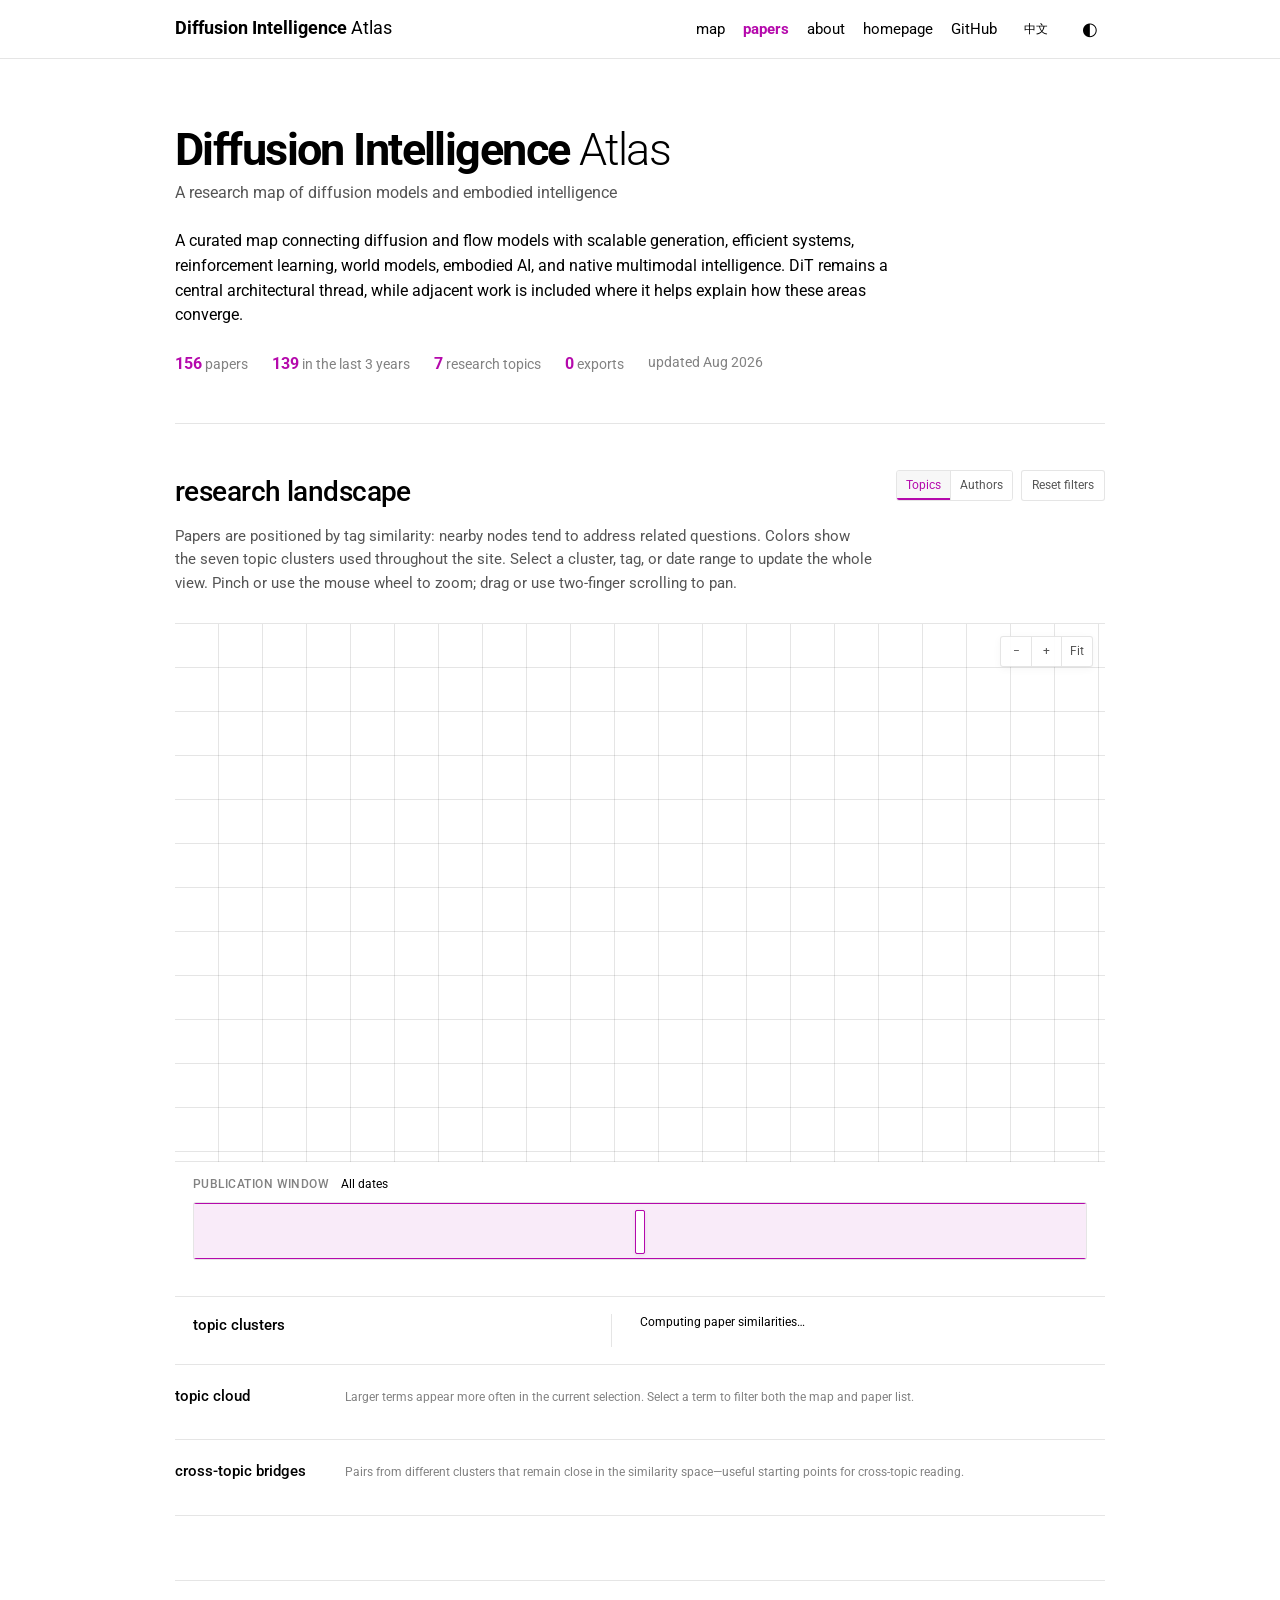
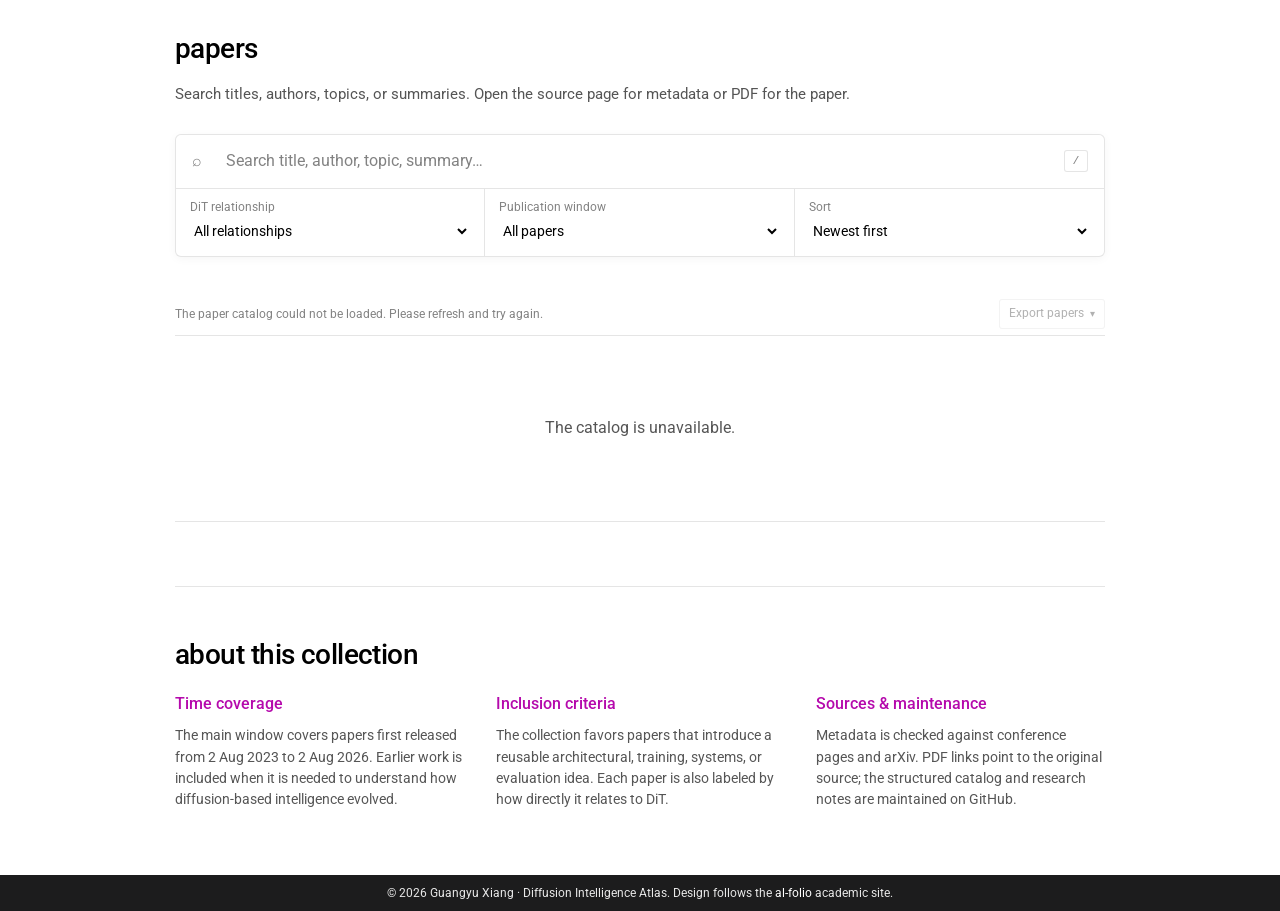
==== site/index.html @ 7bd9e23e "Precompute landscape data during deployment" ====
<!doctype html>
<html lang="en">
  <head>
    <meta charset="UTF-8" />
    <meta name="viewport" content="width=device-width, initial-scale=1.0" />
    <meta
      name="description"
      content="A research map connecting diffusion and flow models with scalable generation, efficient systems, reinforcement learning, world models, embodied AI, and native multimodal intelligence."
    />
    <meta name="theme-color" content="#ffffff" />
    <meta name="deploy-version" content="__DEPLOY_VERSION__" />
    <title>Diffusion Intelligence Atlas</title>
    <script>
      (() => {
        const saved = localStorage.getItem("dit-paper-theme");
        const preferred = window.matchMedia("(prefers-color-scheme: dark)").matches ? "dark" : "light";
        document.documentElement.dataset.theme = saved || preferred;
      })();
    </script>
    <link rel="stylesheet" href="./styles.css?v=__DEPLOY_VERSION__" />
    <script src="./i18n.js?v=__DEPLOY_VERSION__" defer></script>
    <script src="./landscape.js?v=__DEPLOY_VERSION__" defer></script>
    <script src="./authors.js?v=__DEPLOY_VERSION__" defer></script>
    <script src="./app.js?v=__DEPLOY_VERSION__" defer></script>
  </head>
  <body>
    <header class="site-header">
      <nav class="navbar page-width" aria-label="Site navigation" data-i18n-aria-label="nav.aria">
        <a class="site-title" href="./"><strong>Diffusion Intelligence</strong> Atlas</a>
        <div class="nav-links">
          <a href="#landscape" data-i18n="nav.map">map</a>
          <a class="active" href="#papers" data-i18n="nav.papers">papers</a>
          <a href="#method" data-i18n="nav.about">about</a>
          <a class="nav-home" href="https://jasonchen9.github.io/" data-i18n="nav.homepage">homepage</a>
          <a class="nav-github" href="https://github.com/JasonChen9/dit-paper-landscape">GitHub</a>
          <button id="language-toggle" class="language-toggle" type="button" aria-label="Switch to Chinese" title="Switch to Chinese">中文</button>
          <button id="theme-toggle" class="theme-toggle" type="button" aria-label="Toggle color theme" title="Toggle color theme" data-i18n-aria-label="theme.toggle" data-i18n-title="theme.toggle">◐</button>
        </div>
      </nav>
    </header>

    <main class="page-width">
      <section class="intro" aria-labelledby="page-title">
        <h1 id="page-title"><strong>Diffusion Intelligence</strong> Atlas</h1>
        <p class="subtitle" data-i18n="intro.subtitle">A research map of diffusion models and embodied intelligence</p>
        <p data-i18n="intro.description">A curated map connecting diffusion and flow models with scalable generation, efficient systems, reinforcement learning, world models, embodied AI, and native multimodal intelligence. DiT remains a central architectural thread, while adjacent work is included where it helps explain how these areas converge.</p>
        <div class="stats" aria-label="Collection statistics" data-i18n-aria-label="stats.aria">
          <span><strong id="total-count">156</strong> <span data-i18n="stats.papers">papers</span></span>
          <span><strong id="window-count">139</strong> <span data-i18n="stats.threeYears">in the last 3 years</span></span>
          <span><strong>7</strong> <span data-i18n="stats.topics">research topics</span></span>
          <span><strong id="export-count" aria-live="polite">—</strong> <span id="export-count-label" data-i18n="stats.exports">exports</span></span>
          <span data-i18n="stats.updated">updated Aug 2026</span>
        </div>
      </section>

      <section id="landscape" class="landscape-section" aria-labelledby="landscape-title">
        <div class="landscape-heading">
          <div>
            <h2 id="landscape-title" data-i18n="landscape.title">research landscape</h2>
            <p id="landscape-description" class="section-note" data-i18n="landscape.description">Papers are positioned by tag similarity: nearby nodes tend to address related questions. Colors show the seven topic clusters used throughout the site. Select a cluster, tag, or date range to update the whole view. Pinch or use the mouse wheel to zoom; drag or use two-finger scrolling to pan.</p>
          </div>
          <div class="landscape-actions">
            <div class="landscape-mode-toggle" role="group" aria-label="Landscape view" data-i18n-aria-label="landscape.modeAria">
              <button id="landscape-mode-topics" class="active" type="button" aria-pressed="true" data-i18n="landscape.modeTopics">Topics</button>
              <button id="landscape-mode-authors" type="button" aria-pressed="false" data-i18n="landscape.modeAuthors">Authors</button>
            </div>
            <button id="landscape-reset" class="plain-button" type="button" data-i18n="landscape.reset">Reset filters</button>
          </div>
        </div>

        <div class="landscape-layout">
          <div id="landscape-plot" class="landscape-plot">
            <canvas
              id="landscape-canvas"
              width="900"
              height="520"
              role="img"
              aria-label="Similarity map of diffusion intelligence research. The paper list below provides the same content in text form."
              data-i18n-aria-label="landscape.canvasAria"
              aria-describedby="landscape-description"
            ></canvas>
            <canvas
              id="author-landscape-canvas"
              class="landscape-view-hidden"
              width="900"
              height="520"
              role="img"
              aria-label="Research map of first, co-first, and corresponding authors."
              data-i18n-aria-label="authors.canvasAria"
              aria-describedby="landscape-description"
            ></canvas>
            <div class="landscape-zoom-controls" role="group" aria-label="Map zoom controls" data-i18n-aria-label="zoom.aria">
              <button id="landscape-zoom-out" type="button" aria-label="Zoom out" title="Zoom out" data-i18n-aria-label="zoom.out" data-i18n-title="zoom.out">−</button>
              <button id="landscape-zoom-in" type="button" aria-label="Zoom in" title="Zoom in" data-i18n-aria-label="zoom.in" data-i18n-title="zoom.in">+</button>
              <button id="landscape-zoom-fit" type="button" aria-label="Fit map to view" title="Fit map to view" data-i18n="zoom.fit" data-i18n-aria-label="zoom.fit" data-i18n-title="zoom.fit">Fit</button>
            </div>
            <div id="author-zoom-controls" class="landscape-zoom-controls" role="group" aria-label="Author map zoom controls" data-i18n-aria-label="authors.zoomAria" hidden>
              <button id="author-zoom-out" type="button" aria-label="Zoom out" title="Zoom out" data-i18n-aria-label="zoom.out" data-i18n-title="zoom.out">−</button>
              <button id="author-zoom-in" type="button" aria-label="Zoom in" title="Zoom in" data-i18n-aria-label="zoom.in" data-i18n-title="zoom.in">+</button>
              <button id="author-zoom-fit" type="button" aria-label="Fit author map to view" title="Fit author map to view" data-i18n="zoom.fit" data-i18n-aria-label="authors.zoomFit" data-i18n-title="authors.zoomFit">Fit</button>
            </div>
            <div id="landscape-tooltip" class="landscape-tooltip" hidden></div>
            <div id="author-landscape-tooltip" class="landscape-tooltip" hidden></div>
          </div>

          <div class="landscape-time-filter" role="group" aria-labelledby="time-filter-title">
            <div class="time-filter-summary">
              <span id="time-filter-title" data-i18n="time.title">publication window</span>
              <output id="time-range-readout" for="time-range-start time-range-end" aria-live="polite">
                All dates
              </output>
              <span id="time-range-count"></span>
            </div>
            <div id="time-range-control" class="time-range-control">
              <svg
                id="time-density-chart"
                class="time-density-chart"
                viewBox="0 0 1000 56"
                preserveAspectRatio="none"
                role="img"
                aria-label="Paper publication density over time"
                data-i18n-aria-label="time.densityAria"
              >
                <path id="time-density-area" class="time-density-area"></path>
                <path id="time-density-line" class="time-density-line"></path>
              </svg>
              <div class="time-brush-mask time-brush-mask-start" aria-hidden="true"></div>
              <div class="time-brush-mask time-brush-mask-end" aria-hidden="true"></div>
              <div id="time-brush-window" class="time-brush-window" aria-hidden="true"></div>
              <input
                id="time-range-start"
                type="range"
                aria-label="Start publication date"
                data-i18n-aria-label="time.startAria"
                aria-describedby="time-range-readout"
              />
              <input
                id="time-range-end"
                type="range"
                aria-label="End publication date"
                data-i18n-aria-label="time.endAria"
                aria-describedby="time-range-readout"
              />
            </div>
            <div id="time-range-ticks" class="time-range-ticks" aria-hidden="true"></div>
          </div>

          <aside id="topic-landscape-sidebar" class="landscape-sidebar" aria-label="Topic clusters and selected paper" data-i18n-aria-label="landscape.sidebarAria">
            <div>
              <h3 data-i18n="cluster.heading">topic clusters</h3>
              <div id="cluster-legend" class="cluster-legend"></div>
            </div>
            <div id="landscape-selection" class="landscape-selection" aria-live="polite">
              <p class="landscape-placeholder" data-i18n="cluster.loading">Computing paper similarities…</p>
            </div>
          </aside>

          <aside id="author-landscape-sidebar" class="landscape-sidebar" aria-label="Author index scope and selected author" data-i18n-aria-label="authors.sidebarAria" hidden>
            <div>
              <h3 data-i18n="authors.heading">key-author map</h3>
              <p class="author-scope-note" data-i18n="authors.scope">Counts include first authors, explicitly marked co-first authors, and corresponding authors.</p>
              <p id="author-map-count" class="author-map-count"></p>
            </div>
            <div id="author-landscape-selection" class="landscape-selection" aria-live="polite">
              <p class="landscape-placeholder" data-i18n="authors.loading">Building author profiles…</p>
            </div>
          </aside>
        </div>

        <div id="topic-cloud-section" class="landscape-subsection">
          <h3 data-i18n="cloud.title">topic cloud</h3>
          <p data-i18n="cloud.description">Larger terms appear more often in the current selection. Select a term to filter both the map and paper list.</p>
          <div id="topic-cloud" class="topic-cloud" aria-label="Topic cloud" data-i18n-aria-label="cloud.aria"></div>
        </div>

        <div id="bridge-section" class="landscape-subsection">
          <h3 data-i18n="bridges.title">cross-topic bridges</h3>
          <p data-i18n="bridges.description">Pairs from different clusters that remain close in the similarity space—useful starting points for cross-topic reading.</p>
          <div id="bridge-list" class="bridge-list"></div>
        </div>

        <div id="author-index-section" class="landscape-subsection author-index-section" hidden>
          <div>
            <h3 data-i18n="authors.indexTitle">author index</h3>
            <label class="author-search-label">
              <span class="sr-only" data-i18n="authors.searchLabel">Search key authors</span>
              <input id="author-search-input" type="search" placeholder="Search authors…" data-i18n-placeholder="authors.searchPlaceholder" />
            </label>
          </div>
          <div>
            <p class="author-index-description" data-i18n="authors.indexDescription">Select an author to filter the map and paper list. Counts follow the current topic and publication window.</p>
            <p id="author-index-count" class="author-index-count" aria-live="polite"></p>
            <div id="author-index" class="author-index"></div>
          </div>
        </div>
      </section>

      <section id="papers" class="papers-section" aria-labelledby="papers-title">
        <h2 id="papers-title" data-i18n="papers.title">papers</h2>
        <p class="section-note" data-i18n="papers.description">Search titles, authors, topics, or summaries. Open the source page for metadata or PDF for the paper.</p>

        <div class="search-panel">
          <label class="search-box" for="search-input">
            <span aria-hidden="true">⌕</span>
            <input
              id="search-input"
              type="search"
              placeholder="Search title, author, topic, summary…"
              data-i18n-placeholder="search.placeholder"
              autocomplete="off"
            />
            <kbd>/</kbd>
          </label>
          <div class="select-row">
            <label for="relation-select">
              <span data-i18n="filter.relation">DiT relationship</span>
              <select id="relation-select">
                <option value="all" data-i18n="relation.all">All relationships</option>
                <option value="direct" data-i18n="relation.direct">Core DiT</option>
                <option value="adaptation" data-i18n="relation.adaptation">Post-training / adaptation</option>
                <option value="system" data-i18n="relation.system">Systems optimization</option>
                <option value="adjacent" data-i18n="relation.adjacent">Adjacent work</option>
              </select>
            </label>
            <label for="window-select">
              <span data-i18n="filter.time">Publication window</span>
              <select id="window-select">
                <option value="all" data-i18n="window.all">All papers</option>
                <option value="in-window" data-i18n="window.in-window">Last three years</option>
                <option value="background" data-i18n="window.background">Historical anchors</option>
                <option value="custom" data-i18n="window.custom" disabled>Custom date range</option>
              </select>
            </label>
            <label for="sort-select">
              <span data-i18n="filter.sort">Sort</span>
              <select id="sort-select">
                <option value="newest" data-i18n="sort.newest">Newest first</option>
                <option value="oldest" data-i18n="sort.oldest">Oldest first</option>
                <option value="title" data-i18n="sort.title">Title A–Z</option>
              </select>
            </label>
          </div>
        </div>

        <div id="category-filters" class="category-filters" aria-label="Filter by the shared topic clusters" data-i18n-aria-label="cluster.filterAria"></div>

        <div class="results-toolbar">
          <p id="result-count" aria-live="polite" data-i18n="papers.loading">Loading the paper catalog…</p>
          <div class="results-actions">
            <span id="export-status" class="export-status" aria-live="polite"></span>
            <div id="export-menu" class="export-menu">
              <button
                id="export-menu-toggle"
                class="export-button export-menu-toggle"
                type="button"
                aria-haspopup="menu"
                aria-expanded="false"
                data-i18n="export.menu"
                disabled
              >Export papers</button>
              <div id="export-menu-options" class="export-menu-options" role="menu" hidden>
                <button id="export-markdown" type="button" role="menuitem" data-i18n="export.formatMarkdown">Markdown</button>
                <button id="export-html" type="button" role="menuitem" data-i18n="export.formatHTML">HTML</button>
              </div>
            </div>
          </div>
        </div>

        <div id="paper-list" class="paper-list" aria-live="polite"></div>
        <nav id="pagination" class="pagination" aria-label="Paper list pagination" data-i18n-aria-label="pagination.aria" hidden>
          <p id="pagination-summary"></p>
          <div class="pagination-actions">
            <label for="page-size-select">
              <span data-i18n="pagination.perPage">Papers per page</span>
              <select id="page-size-select">
                <option value="12">12</option>
                <option value="24">24</option>
                <option value="48">48</option>
              </select>
            </label>
            <div id="page-buttons" class="page-buttons"></div>
          </div>
        </nav>
        <div id="empty-state" class="empty-state" hidden>
          <p data-i18n="empty.message">No papers match the current filters.</p>
          <button id="reset-button" type="button" data-i18n="empty.reset">Clear filters</button>
        </div>
      </section>

      <section id="method" class="method" aria-labelledby="method-title">
        <h2 id="method-title" data-i18n="about.title">about this collection</h2>
        <div class="method-grid">
          <article>
            <h3 data-i18n="about.timeHeading">Time coverage</h3>
            <p data-i18n="about.timeBody">The main window covers papers first released from 2 Aug 2023 to 2 Aug 2026. Earlier work is included when it is needed to understand how diffusion-based intelligence evolved.</p>
          </article>
          <article>
            <h3 data-i18n="about.criteriaHeading">Inclusion criteria</h3>
            <p data-i18n="about.criteriaBody">The collection favors papers that introduce a reusable architectural, training, systems, or evaluation idea. Each paper is also labeled by how directly it relates to DiT.</p>
          </article>
          <article>
            <h3 data-i18n="about.sourcesHeading">Sources &amp; maintenance</h3>
            <p data-i18n="about.sourcesBody">Metadata is checked against conference pages and arXiv. PDF links point to the original source; the structured catalog and research notes are maintained on GitHub.</p>
          </article>
        </div>
      </section>
    </main>

    <footer class="site-footer">
      <div class="page-width">
        © 2026 Guangyu Xiang · Diffusion Intelligence Atlas. <span data-i18n="footer.designBefore">Design follows the</span> <a href="https://github.com/alshedivat/al-folio">al-folio</a> <span data-i18n="footer.designAfter">academic site.</span>
      </div>
    </footer>
  </body>
</html>
---- site/styles.css ----
@import url("https://fonts.googleapis.com/css?family=Roboto:300,400,500,700|Roboto+Slab:100,300,400,500,700&display=swap");

:root {
  color-scheme: light;
  --bg: #ffffff;
  --surface: #ffffff;
  --surface-hover: #f7f7f7;
  --text: #000000;
  --muted: #555555;
  --faint: #828282;
  --border: rgba(0, 0, 0, 0.1);
  --accent: #b509ac;
  --accent-hover: #b509ac;
  --button-text: #ffffff;
  --header-bg: rgba(255, 255, 255, 0.95);
  --shadow: rgba(0, 0, 0, 0.04);
  --footer-bg: #1c1c1d;
  --footer-text: #e8e8e8;
  --footer-link: #ffffff;
  --landscape-edge: #647b82;
  --cluster-1: #0085a1;
  --cluster-2: #d46a2e;
  --cluster-3: #668f3d;
  --cluster-4: #9563a8;
  --cluster-5: #c84f5f;
  --cluster-6: #687d92;
  --cluster-7: #b07a22;
}

:root[data-theme="dark"] {
  color-scheme: dark;
  --bg: #1c1c1d;
  --surface: #212529;
  --surface-hover: #262b30;
  --text: #e8e8e8;
  --muted: #c1c1c1;
  --faint: #999999;
  --border: #424246;
  --accent: #2698ba;
  --accent-hover: #5ab6d0;
  --button-text: #ffffff;
  --header-bg: rgba(28, 28, 29, 0.95);
  --shadow: rgba(0, 0, 0, 0.2);
  --footer-bg: #e8e8e8;
  --footer-text: #1c1c1d;
  --footer-link: #000000;
  --landscape-edge: #71858c;
  --cluster-1: #3aa6c5;
  --cluster-2: #e99055;
  --cluster-3: #8ab45f;
  --cluster-4: #b783ca;
  --cluster-5: #df6b78;
  --cluster-6: #8da3b8;
  --cluster-7: #d3a44a;
}

* {
  box-sizing: border-box;
}

[hidden] {
  display: none !important;
}

html {
  scroll-behavior: smooth;
  scroll-padding-top: 82px;
}

body {
  margin: 0;
  background: var(--bg);
  color: var(--text);
  font-family: "Roboto", sans-serif;
  font-size: 16px;
  font-weight: 400;
  line-height: 1.55;
  transition: background-color 160ms ease, color 160ms ease;
}

a {
  color: var(--accent);
  text-decoration: none;
}

a:hover {
  color: var(--accent-hover);
  text-decoration: underline;
}

button,
input,
select {
  font: inherit;
}

button,
select {
  cursor: pointer;
}

a:focus-visible,
button:focus-visible,
input:focus-visible,
select:focus-visible {
  outline: 2px solid color-mix(in srgb, var(--accent) 45%, transparent);
  outline-offset: 2px;
}

.page-width {
  width: min(930px, calc(100% - 40px));
  margin-inline: auto;
}

.site-header {
  position: sticky;
  z-index: 20;
  top: 0;
  min-height: 58px;
  border-bottom: 1px solid var(--border);
  background: var(--header-bg);
  backdrop-filter: blur(12px);
}

.navbar {
  min-height: 58px;
  display: flex;
  align-items: center;
  justify-content: space-between;
  gap: 28px;
}

.site-title {
  color: var(--text);
  font-size: 1.1rem;
  white-space: nowrap;
}

.site-title:hover {
  color: var(--text);
  text-decoration: none;
}

.site-title strong {
  font-weight: 700;
}

.nav-links {
  display: flex;
  align-items: center;
  gap: 18px;
  font-size: 0.92rem;
}

.nav-links a {
  color: var(--text);
}

.nav-links a.active,
.nav-links a:hover {
  color: var(--accent);
  text-decoration: none;
}

.nav-links a.active {
  font-weight: 700;
}

.theme-toggle {
  width: 30px;
  height: 30px;
  padding: 0;
  border: 0;
  background: transparent;
  color: var(--text);
  font-size: 1.15rem;
  line-height: 1;
}

.theme-toggle:hover {
  color: var(--accent);
}

.language-toggle {
  min-width: 42px;
  padding: 0;
  border: 0;
  background: transparent;
  color: var(--text);
  font-size: 0.78rem;
  line-height: 1;
}

.language-toggle:hover {
  color: var(--accent);
}

.intro {
  padding: 64px 0 46px;
  border-bottom: 1px solid var(--border);
}

.intro h1 {
  margin: 0 0 3px;
  font-size: clamp(2.1rem, 6vw, 2.8rem);
  font-weight: 300;
  letter-spacing: -0.035em;
  line-height: 1.2;
}

.intro h1 strong {
  font-weight: 700;
}

.subtitle {
  margin: 0 0 24px;
  color: var(--muted);
  font-size: 1.02rem;
}

.intro > p:not(.subtitle) {
  max-width: 760px;
  margin: 0;
}

.stats {
  display: flex;
  flex-wrap: wrap;
  gap: 10px 24px;
  margin-top: 24px;
  color: var(--faint);
  font-size: 0.86rem;
}

.stats strong {
  color: var(--accent);
  font-size: 1rem;
}

.landscape-section,
.papers-section,
.method {
  padding: 46px 0 64px;
}

.landscape-section {
  border-bottom: 1px solid var(--border);
}

.landscape-heading {
  display: flex;
  align-items: flex-start;
  justify-content: space-between;
  gap: 24px;
}

.landscape-heading .section-note {
  max-width: 700px;
}

.landscape-actions {
  flex: 0 0 auto;
  display: flex;
  gap: 8px;
  align-items: center;
}

.landscape-mode-toggle {
  display: flex;
  overflow: hidden;
  border: 1px solid var(--border);
  border-radius: 3px;
}

.landscape-mode-toggle button {
  padding: 5px 9px;
  border: 0;
  border-left: 1px solid var(--border);
  background: var(--bg);
  color: var(--muted);
  font-size: 0.76rem;
}

.landscape-mode-toggle button:first-child {
  border-left: 0;
}

.landscape-mode-toggle button:hover,
.landscape-mode-toggle button.active {
  background: var(--surface-hover);
  color: var(--accent);
}

.landscape-mode-toggle button.active {
  box-shadow: inset 0 -2px var(--accent);
}

.plain-button {
  flex: 0 0 auto;
  padding: 5px 10px;
  border: 1px solid var(--border);
  border-radius: 3px;
  background: var(--bg);
  color: var(--muted);
  font-size: 0.76rem;
}

.plain-button:hover {
  border-color: var(--accent);
  color: var(--accent);
}

.landscape-layout {
  display: grid;
  grid-template-columns: 1fr;
  border-top: 1px solid var(--border);
  border-bottom: 1px solid var(--border);
}

.landscape-plot {
  position: relative;
  min-width: 0;
  border-bottom: 1px solid var(--border);
  background:
    linear-gradient(var(--border) 1px, transparent 1px),
    linear-gradient(90deg, var(--border) 1px, transparent 1px);
  background-size: 44px 44px;
  background-position: -1px -1px;
}

#landscape-canvas,
#author-landscape-canvas {
  display: block;
  width: 100%;
  cursor: grab;
  touch-action: none;
}

#author-landscape-canvas {
  position: absolute;
  inset: 0;
}

#landscape-canvas.is-panning,
#author-landscape-canvas.is-panning {
  cursor: grabbing;
}

.landscape-view-hidden {
  visibility: hidden;
  pointer-events: none;
}

.landscape-zoom-controls {
  position: absolute;
  z-index: 2;
  top: 12px;
  right: 12px;
  display: flex;
  overflow: hidden;
  border: 1px solid var(--border);
  border-radius: 3px;
  background: color-mix(in srgb, var(--bg) 92%, transparent);
  box-shadow: 0 2px 8px var(--shadow);
}

.landscape-zoom-controls button {
  min-width: 30px;
  height: 29px;
  padding: 0 8px;
  border: 0;
  border-left: 1px solid var(--border);
  background: transparent;
  color: var(--muted);
  font-size: 0.76rem;
  line-height: 1;
}

.landscape-zoom-controls button:first-child {
  border-left: 0;
}

.landscape-zoom-controls button:hover,
.landscape-zoom-controls button:focus-visible {
  background: var(--surface-hover);
  color: var(--accent);
}

.landscape-time-filter {
  padding: 14px 18px 12px;
  border-bottom: 1px solid var(--border);
  background: var(--surface);
}

.time-filter-summary {
  display: flex;
  flex-wrap: wrap;
  gap: 5px 12px;
  align-items: baseline;
  font-size: 0.72rem;
}

#time-filter-title {
  color: var(--faint);
  font-weight: 500;
  text-transform: uppercase;
  letter-spacing: 0.04em;
}

#time-range-readout {
  color: var(--text);
  font-variant-numeric: tabular-nums;
}

#time-range-count {
  margin-left: auto;
  color: var(--accent);
  font-variant-numeric: tabular-nums;
}

.time-range-control {
  --range-start: 0%;
  --range-end: 100%;
  position: relative;
  height: 58px;
  margin-top: 8px;
  overflow: hidden;
  border: 1px solid var(--border);
  border-radius: 3px;
  background: var(--bg);
}

.time-density-chart {
  position: absolute;
  z-index: 0;
  inset: 0;
  width: 100%;
  height: 100%;
}

.time-density-area {
  fill: var(--accent);
  fill-opacity: 0.12;
}

.time-density-line {
  fill: none;
  stroke: var(--accent);
  stroke-opacity: 0.5;
  stroke-width: 1.5;
  vector-effect: non-scaling-stroke;
}

.time-brush-mask,
.time-brush-window {
  position: absolute;
  top: 0;
  bottom: 0;
}

.time-brush-mask {
  z-index: 1;
  background: var(--surface);
  opacity: 0.72;
  pointer-events: none;
}

.time-brush-mask-start {
  left: 0;
  width: var(--range-start);
}

.time-brush-mask-end {
  right: 0;
  width: calc(100% - var(--range-end));
}

.time-brush-window {
  z-index: 2;
  right: calc(100% - var(--range-end));
  left: var(--range-start);
  border-top: 1px solid var(--accent);
  border-bottom: 1px solid var(--accent);
  background: color-mix(in srgb, var(--accent) 8%, transparent);
  cursor: grab;
  touch-action: none;
}

.time-brush-window.is-dragging {
  cursor: grabbing;
}

.time-range-control input[type="range"] {
  position: absolute;
  z-index: 3;
  top: 0;
  left: 0;
  width: 100%;
  height: 58px;
  margin: 0;
  appearance: none;
  background: transparent;
  pointer-events: none;
}

.time-range-control input[type="range"]:focus {
  z-index: 4;
  outline: 0;
}

.time-range-control input[type="range"]::-webkit-slider-runnable-track {
  height: 2px;
  background: transparent;
}

.time-range-control input[type="range"]::-webkit-slider-thumb {
  width: 10px;
  height: 44px;
  margin-top: -21px;
  appearance: none;
  border: 1px solid var(--accent);
  border-radius: 2px;
  background: var(--surface);
  box-shadow: 0 1px 4px var(--shadow);
  pointer-events: auto;
}

.time-range-control input[type="range"]::-moz-range-track {
  height: 2px;
  background: transparent;
}

.time-range-control input[type="range"]::-moz-range-thumb {
  width: 8px;
  height: 42px;
  border: 1px solid var(--accent);
  border-radius: 2px;
  background: var(--surface);
  box-shadow: 0 1px 4px var(--shadow);
  pointer-events: auto;
}

.time-range-control input[type="range"]:focus-visible::-webkit-slider-thumb {
  box-shadow: 0 0 0 3px var(--surface-hover);
}

.time-range-control input[type="range"]:focus-visible::-moz-range-thumb {
  box-shadow: 0 0 0 3px var(--surface-hover);
}

.time-range-ticks {
  position: relative;
  height: 20px;
  margin: 4px 7px 0;
  color: var(--faint);
  font-size: 0.62rem;
  font-variant-numeric: tabular-nums;
}

.time-range-tick {
  position: absolute;
  top: 0;
  transform: translateX(-50%);
  white-space: nowrap;
}

.time-range-tick::before {
  display: block;
  width: 1px;
  height: 4px;
  margin: -4px auto 2px;
  background: var(--border);
  content: "";
}

.landscape-tooltip {
  position: absolute;
  z-index: 3;
  max-width: 220px;
  padding: 5px 8px;
  border: 1px solid var(--border);
  border-radius: 3px;
  background: var(--bg);
  box-shadow: 0 3px 10px var(--shadow);
  color: var(--text);
  font-size: 0.72rem;
  pointer-events: none;
}

.landscape-sidebar {
  padding: 17px 18px;
  display: grid;
  grid-template-columns: minmax(0, 0.9fr) minmax(0, 1.1fr);
  gap: 28px;
  background: var(--surface);
}

.landscape-sidebar h3,
.landscape-subsection h3 {
  margin: 0 0 10px;
  font-size: 0.92rem;
  font-weight: 500;
}

.cluster-legend {
  display: grid;
  grid-template-columns: repeat(2, minmax(0, 1fr));
  column-gap: 12px;
  gap: 4px;
}

.cluster-key {
  width: 100%;
  padding: 5px 4px;
  display: grid;
  grid-template-columns: 10px 1fr;
  gap: 8px;
  align-items: start;
  border: 0;
  border-radius: 3px;
  background: transparent;
  color: var(--text);
  text-align: left;
}

.cluster-key:hover,
.cluster-key[aria-pressed="true"] {
  background: var(--surface-hover);
}

.cluster-key[aria-pressed="true"] {
  box-shadow: inset 2px 0 var(--cluster-color);
}

.cluster-swatch {
  width: 8px;
  height: 8px;
  margin-top: 5px;
  border-radius: 50%;
  background: var(--cluster-color);
}

.cluster-key strong,
.cluster-key small {
  display: block;
}

.cluster-key strong {
  font-size: 0.75rem;
  font-weight: 500;
}

.cluster-key small {
  margin-top: 1px;
  color: var(--faint);
  font-size: 0.65rem;
  line-height: 1.35;
}

.landscape-selection {
  margin: 0;
  padding: 0 0 0 28px;
  border-left: 1px solid var(--border);
}

.landscape-selection h3 {
  margin: 2px 0 3px;
  color: var(--accent);
  font-size: 1rem;
}

.landscape-selection h4 {
  margin: 15px 0 6px;
  font-size: 0.76rem;
  font-weight: 500;
}

.landscape-selection > p {
  margin: 0 0 8px;
  font-size: 0.75rem;
  line-height: 1.45;
}

.author-scope-note,
.author-map-count,
.author-index-description,
.author-index-count {
  margin: 0;
  color: var(--faint);
  font-size: 0.72rem;
  line-height: 1.45;
}

.author-map-count {
  margin-top: 9px;
  color: var(--accent);
}

.neighbor-list a {
  display: block;
  padding: 3px 0;
  color: var(--muted);
  font-size: 0.68rem;
}

.neighbor-list a:hover {
  color: var(--accent);
  text-decoration: none;
}

.selection-eyebrow,
.selection-full-title {
  color: var(--faint);
}

.selection-full-title {
  font-style: italic;
}

.selection-links {
  display: flex;
  gap: 7px;
  margin-top: 9px;
}

.selection-links a {
  padding: 2px 6px;
  border: 1px solid var(--accent);
  border-radius: 3px;
  font-size: 0.66rem;
}

.selection-links a:hover {
  background: var(--accent);
  color: var(--button-text);
  text-decoration: none;
}

.neighbor-list {
  display: grid;
  gap: 3px;
}

.neighbor-list button {
  padding: 3px 0;
  border: 0;
  background: transparent;
  color: var(--muted);
  font-size: 0.68rem;
  text-align: left;
}

.neighbor-list button:hover {
  color: var(--accent);
}

.landscape-subsection {
  display: grid;
  grid-template-columns: 150px minmax(0, 1fr);
  column-gap: 20px;
  align-items: baseline;
  padding: 20px 0;
  border-bottom: 1px solid var(--border);
}

.landscape-subsection > p {
  margin: 0 0 13px;
  color: var(--faint);
  font-size: 0.76rem;
}

.topic-cloud,
.bridge-list {
  grid-column: 2;
}

.author-index-section {
  align-items: start;
}

.author-search-label {
  display: block;
}

.author-search-label input {
  width: 100%;
  padding: 6px 8px;
  border: 1px solid var(--border);
  border-radius: 3px;
  background: var(--surface);
  color: var(--text);
  font-size: 0.75rem;
}

.author-index-description {
  margin-bottom: 5px;
}

.author-index-count {
  margin-bottom: 12px;
  color: var(--accent);
}

.author-index {
  display: grid;
  grid-template-columns: repeat(3, minmax(0, 1fr));
  gap: 3px 12px;
  max-height: 330px;
  overflow: auto;
  padding-right: 5px;
}

.author-index-entry {
  min-width: 0;
  padding: 5px 6px;
  display: flex;
  gap: 8px;
  justify-content: space-between;
  border: 0;
  border-radius: 3px;
  background: transparent;
  color: var(--muted);
  font-size: 0.7rem;
  text-align: left;
}

.author-index-entry strong {
  overflow: hidden;
  font-weight: 400;
  text-overflow: ellipsis;
  white-space: nowrap;
}

.author-index-entry span {
  color: var(--faint);
  font-variant-numeric: tabular-nums;
}

.author-index-entry:hover,
.author-index-entry.active {
  background: var(--surface-hover);
  color: var(--accent);
}

.author-index-entry.active {
  box-shadow: inset 2px 0 var(--accent);
}

.sr-only {
  position: absolute;
  width: 1px;
  height: 1px;
  padding: 0;
  overflow: hidden;
  clip: rect(0, 0, 0, 0);
  white-space: nowrap;
  border: 0;
}

.topic-cloud {
  display: flex;
  flex-wrap: wrap;
  gap: 4px 11px;
  align-items: baseline;
}

.topic-word {
  padding: 1px 0;
  border: 0;
  background: transparent;
  color: var(--muted);
  font-size: calc(0.72rem * var(--word-scale));
}

.topic-word:hover,
.topic-word[aria-pressed="true"] {
  color: var(--accent);
}

.topic-word[aria-pressed="true"] {
  text-decoration: underline;
  text-underline-offset: 3px;
}

.bridge-list {
  display: grid;
  grid-template-columns: repeat(2, minmax(0, 1fr));
  gap: 5px 18px;
}

.bridge-list button {
  padding: 7px 0;
  border: 0;
  border-bottom: 1px solid var(--border);
  background: transparent;
  color: var(--text);
  text-align: left;
}

.bridge-list button:hover strong {
  color: var(--accent);
}

.bridge-list strong,
.bridge-list span {
  display: block;
}

.bridge-list strong {
  font-size: 0.76rem;
  font-weight: 500;
}

.bridge-list span {
  margin-top: 2px;
  color: var(--faint);
  font-size: 0.65rem;
}

h2 {
  margin: 0 0 16px;
  font-size: 1.75rem;
  font-weight: 500;
  letter-spacing: -0.02em;
  text-transform: lowercase;
}

.section-note {
  margin: -4px 0 28px;
  color: var(--muted);
  font-size: 0.93rem;
}

.search-panel {
  border: 1px solid var(--border);
  border-radius: 6px;
  background: var(--surface);
  box-shadow: 0 2px 10px var(--shadow);
}

.search-box {
  display: grid;
  grid-template-columns: 24px 1fr auto;
  gap: 10px;
  align-items: center;
  min-height: 54px;
  padding: 0 16px;
  border-bottom: 1px solid var(--border);
  color: var(--faint);
}

.search-box input {
  min-width: 0;
  padding: 14px 0;
  border: 0;
  outline: 0;
  background: transparent;
  color: var(--text);
  font-size: 0.98rem;
}

.search-box input::placeholder {
  color: var(--faint);
}

kbd {
  min-width: 24px;
  padding: 1px 6px;
  border: 1px solid var(--border);
  border-radius: 3px;
  background: var(--bg);
  color: var(--faint);
  font-size: 0.72rem;
  text-align: center;
}

.select-row {
  display: grid;
  grid-template-columns: repeat(3, 1fr);
}

.select-row label {
  padding: 10px 14px 12px;
  border-right: 1px solid var(--border);
}

.select-row label:last-child {
  border-right: 0;
}

.select-row span {
  display: block;
  margin-bottom: 3px;
  color: var(--faint);
  font-size: 0.72rem;
}

.select-row select {
  width: 100%;
  padding: 0;
  border: 0;
  outline: 0;
  background: transparent;
  color: var(--text);
  font-size: 0.86rem;
}

.category-filters {
  display: flex;
  flex-wrap: wrap;
  gap: 8px;
  padding: 20px 0 16px;
}

.category-filter {
  padding: 5px 10px;
  border: 1px solid var(--border);
  border-radius: 3px;
  background: var(--bg);
  color: var(--muted);
  font-size: 0.78rem;
}

.category-filter span {
  margin-left: 5px;
  color: var(--faint);
  font-size: 0.68rem;
}

.category-filter:hover,
.category-filter.active {
  border-color: var(--accent);
  background: var(--accent);
  color: var(--button-text);
}

.category-filter.active span,
.category-filter:hover span {
  color: var(--button-text);
  opacity: 0.8;
}

.results-toolbar {
  display: flex;
  align-items: center;
  justify-content: space-between;
  gap: 14px;
  min-height: 43px;
  padding: 6px 0;
  border-bottom: 1px solid var(--border);
  color: var(--faint);
  font-size: 0.76rem;
}

.results-toolbar p {
  margin: 0;
}

.results-actions {
  display: flex;
  flex-wrap: wrap;
  gap: 7px;
  align-items: center;
  justify-content: flex-end;
}

.export-status {
  color: var(--accent);
  white-space: nowrap;
}

.export-button {
  padding: 5px 9px;
  border: 1px solid var(--border);
  border-radius: 3px;
  background: var(--bg);
  color: var(--muted);
  font-size: 0.72rem;
}

.export-button:hover:not(:disabled) {
  border-color: var(--accent);
  background: var(--accent);
  color: var(--button-text);
}

.export-button:disabled {
  cursor: not-allowed;
  opacity: 0.45;
}

.export-menu {
  position: relative;
}

.export-menu-toggle::after {
  content: "▾";
  margin-left: 6px;
  font-size: 0.65rem;
}

.export-menu-options {
  position: absolute;
  z-index: 12;
  top: calc(100% + 5px);
  right: 0;
  min-width: 132px;
  padding: 4px;
  border: 1px solid var(--border);
  border-radius: 4px;
  background: var(--bg);
  box-shadow: 0 8px 22px var(--shadow);
}

.export-menu-options[hidden] {
  display: none;
}

.export-menu-options button {
  display: block;
  width: 100%;
  padding: 6px 9px;
  border: 0;
  border-radius: 3px;
  background: transparent;
  color: var(--text);
  font-size: 0.74rem;
  text-align: left;
}

.export-menu-options button:hover,
.export-menu-options button:focus-visible {
  background: color-mix(in srgb, var(--accent) 12%, transparent);
  color: var(--accent);
}

.paper-list {
  margin: 0;
}

.paper-card {
  padding: 25px 0 26px;
  border-bottom: 1px solid var(--border);
}

.paper-card:hover {
  background: linear-gradient(90deg, transparent, var(--surface-hover) 6%, var(--surface-hover) 94%, transparent);
}

.paper-meta {
  display: flex;
  flex-wrap: wrap;
  gap: 6px;
  align-items: center;
  margin-bottom: 5px;
  color: var(--faint);
  font-size: 0.73rem;
}

.relation-badge {
  padding: 1px 6px;
  border-radius: 3px;
  background: color-mix(in srgb, var(--accent) 13%, transparent);
  color: var(--accent);
  font-weight: 500;
}

.paper-card h3 {
  margin: 0 0 3px;
  font-size: 1.17rem;
  font-weight: 500;
  line-height: 1.35;
}

.paper-card h3 a {
  color: var(--text);
}

.paper-card h3 a:hover {
  color: var(--accent);
  text-decoration: none;
}

.full-title {
  margin: 0 0 8px;
  color: var(--muted);
  font-size: 0.82rem;
  font-style: italic;
  line-height: 1.45;
}

.paper-authors {
  margin: -3px 0 9px;
  display: -webkit-box;
  overflow: hidden;
  color: var(--faint);
  font-size: 0.74rem;
  line-height: 1.4;
  -webkit-box-orient: vertical;
  -webkit-line-clamp: 2;
}

.summary {
  margin: 0;
  font-size: 0.9rem;
}

.tag-list {
  display: flex;
  flex-wrap: wrap;
  gap: 5px;
  margin: 12px 0 13px;
  padding: 0;
  list-style: none;
}

.tag-list li {
  padding: 1px 6px;
  border: 1px solid var(--border);
  border-radius: 3px;
  color: var(--faint);
  font-size: 0.68rem;
}

.card-links {
  display: flex;
  gap: 7px;
}

.card-links a {
  padding: 3px 8px;
  border: 1px solid var(--accent);
  border-radius: 3px;
  color: var(--accent);
  font-size: 0.7rem;
  font-weight: 500;
}

.card-links a:hover {
  background: var(--accent);
  color: var(--button-text);
  text-decoration: none;
}

.pagination {
  display: flex;
  align-items: center;
  justify-content: space-between;
  gap: 18px;
  padding: 18px 0 0;
  color: var(--faint);
  font-size: 0.76rem;
}

.pagination[hidden] {
  display: none;
}

.pagination p {
  margin: 0;
  white-space: nowrap;
}

.pagination-actions,
.pagination-actions label,
.page-buttons {
  display: flex;
  align-items: center;
}

.pagination-actions {
  flex-wrap: wrap;
  justify-content: flex-end;
  gap: 14px;
}

.pagination-actions label {
  gap: 7px;
  white-space: nowrap;
}

.pagination-actions select {
  padding: 4px 22px 4px 7px;
  border: 1px solid var(--border);
  border-radius: 3px;
  background: var(--bg);
  color: var(--text);
  font-size: 0.74rem;
}

.page-buttons {
  gap: 4px;
}

.page-buttons button {
  min-width: 29px;
  height: 29px;
  padding: 0 7px;
  border: 1px solid var(--border);
  border-radius: 3px;
  background: var(--bg);
  color: var(--muted);
  font-size: 0.72rem;
}

.page-buttons button:hover:not(:disabled),
.page-buttons button.active {
  border-color: var(--accent);
  background: var(--accent);
  color: var(--button-text);
}

.page-buttons button:disabled {
  cursor: default;
  opacity: 0.42;
}

.page-ellipsis {
  width: 20px;
  text-align: center;
}

.empty-state {
  padding: 64px 0;
  border-bottom: 1px solid var(--border);
  color: var(--muted);
  text-align: center;
}

.empty-state button {
  padding: 6px 12px;
  border: 1px solid var(--accent);
  border-radius: 3px;
  background: transparent;
  color: var(--accent);
}

.method {
  border-top: 1px solid var(--border);
}

.method-grid {
  display: grid;
  grid-template-columns: repeat(3, 1fr);
  gap: 32px;
}

.method-grid h3 {
  margin: 0 0 8px;
  color: var(--accent);
  font-size: 1rem;
  font-weight: 500;
}

.method-grid p {
  margin: 0;
  color: var(--muted);
  font-size: 0.86rem;
}

.site-footer {
  min-height: 36px;
  padding: 9px 0 8px;
  border-top: 0;
  background: var(--footer-bg);
  color: var(--footer-text);
  font-size: 0.76rem;
  text-align: center;
}

.site-footer a {
  color: var(--footer-link);
}

.site-footer a:hover {
  color: var(--accent);
  text-decoration: none;
}

@media (max-width: 720px) {
  .site-header {
    position: static;
  }

  .navbar {
    padding: 12px 0;
    align-items: flex-start;
  }

  .nav-links {
    gap: 12px;
    flex-wrap: wrap;
    justify-content: flex-end;
    font-size: 0.82rem;
  }

  .nav-home {
    display: none;
  }

  .intro {
    padding-top: 42px;
  }

  .select-row,
  .method-grid {
    grid-template-columns: 1fr;
  }

  .landscape-layout {
    grid-template-columns: 1fr;
  }

  .landscape-plot {
    border-right: 0;
    border-bottom: 1px solid var(--border);
  }

  .landscape-sidebar {
    grid-template-columns: 1fr 1fr;
    gap: 20px;
  }

  .cluster-legend {
    grid-template-columns: 1fr;
  }

  .landscape-selection {
    margin: 0;
    padding: 0 0 0 20px;
    border-top: 0;
    border-left: 1px solid var(--border);
  }

  .landscape-subsection {
    grid-template-columns: 1fr;
  }

  .topic-cloud,
  .bridge-list,
  .author-index-section > div:last-child {
    grid-column: 1;
  }

  .author-index {
    grid-template-columns: repeat(2, minmax(0, 1fr));
  }

  .select-row label,
  .select-row label:last-child {
    border-right: 0;
    border-bottom: 1px solid var(--border);
  }

  .select-row label:last-child {
    border-bottom: 0;
  }

  .method-grid {
    gap: 24px;
  }

  .pagination {
    align-items: flex-start;
  }
}

@media (max-width: 480px) {
  .page-width {
    width: min(100% - 28px, 930px);
  }

  .site-title {
    font-size: 0.98rem;
  }

  .nav-links a[href="#method"],
  .nav-github {
    display: none;
  }

  .landscape-heading {
    display: block;
  }

  .landscape-actions {
    margin: 12px 0 14px;
    justify-content: space-between;
  }

  .author-index {
    grid-template-columns: 1fr;
  }

  #time-range-count {
    width: 100%;
    margin-left: 0;
  }

  .landscape-sidebar {
    grid-template-columns: 1fr;
  }

  .landscape-selection {
    margin-top: 15px;
    padding: 15px 0 0;
    border-top: 1px solid var(--border);
    border-left: 0;
  }

  .bridge-list {
    grid-template-columns: 1fr;
  }

  .intro h1 {
    font-size: 2rem;
  }

  .results-toolbar {
    align-items: flex-start;
  }

  .export-status {
    flex-basis: 100%;
    text-align: right;
  }

  .pagination {
    display: block;
  }

  .pagination-actions {
    justify-content: flex-start;
    margin-top: 10px;
  }

  .page-buttons {
    width: 100%;
    justify-content: space-between;
  }

  .page-number,
  .page-ellipsis {
    display: none;
  }
}

@media (prefers-reduced-motion: reduce) {
  html {
    scroll-behavior: auto;
  }

  * {
    transition: none !important;
  }
}
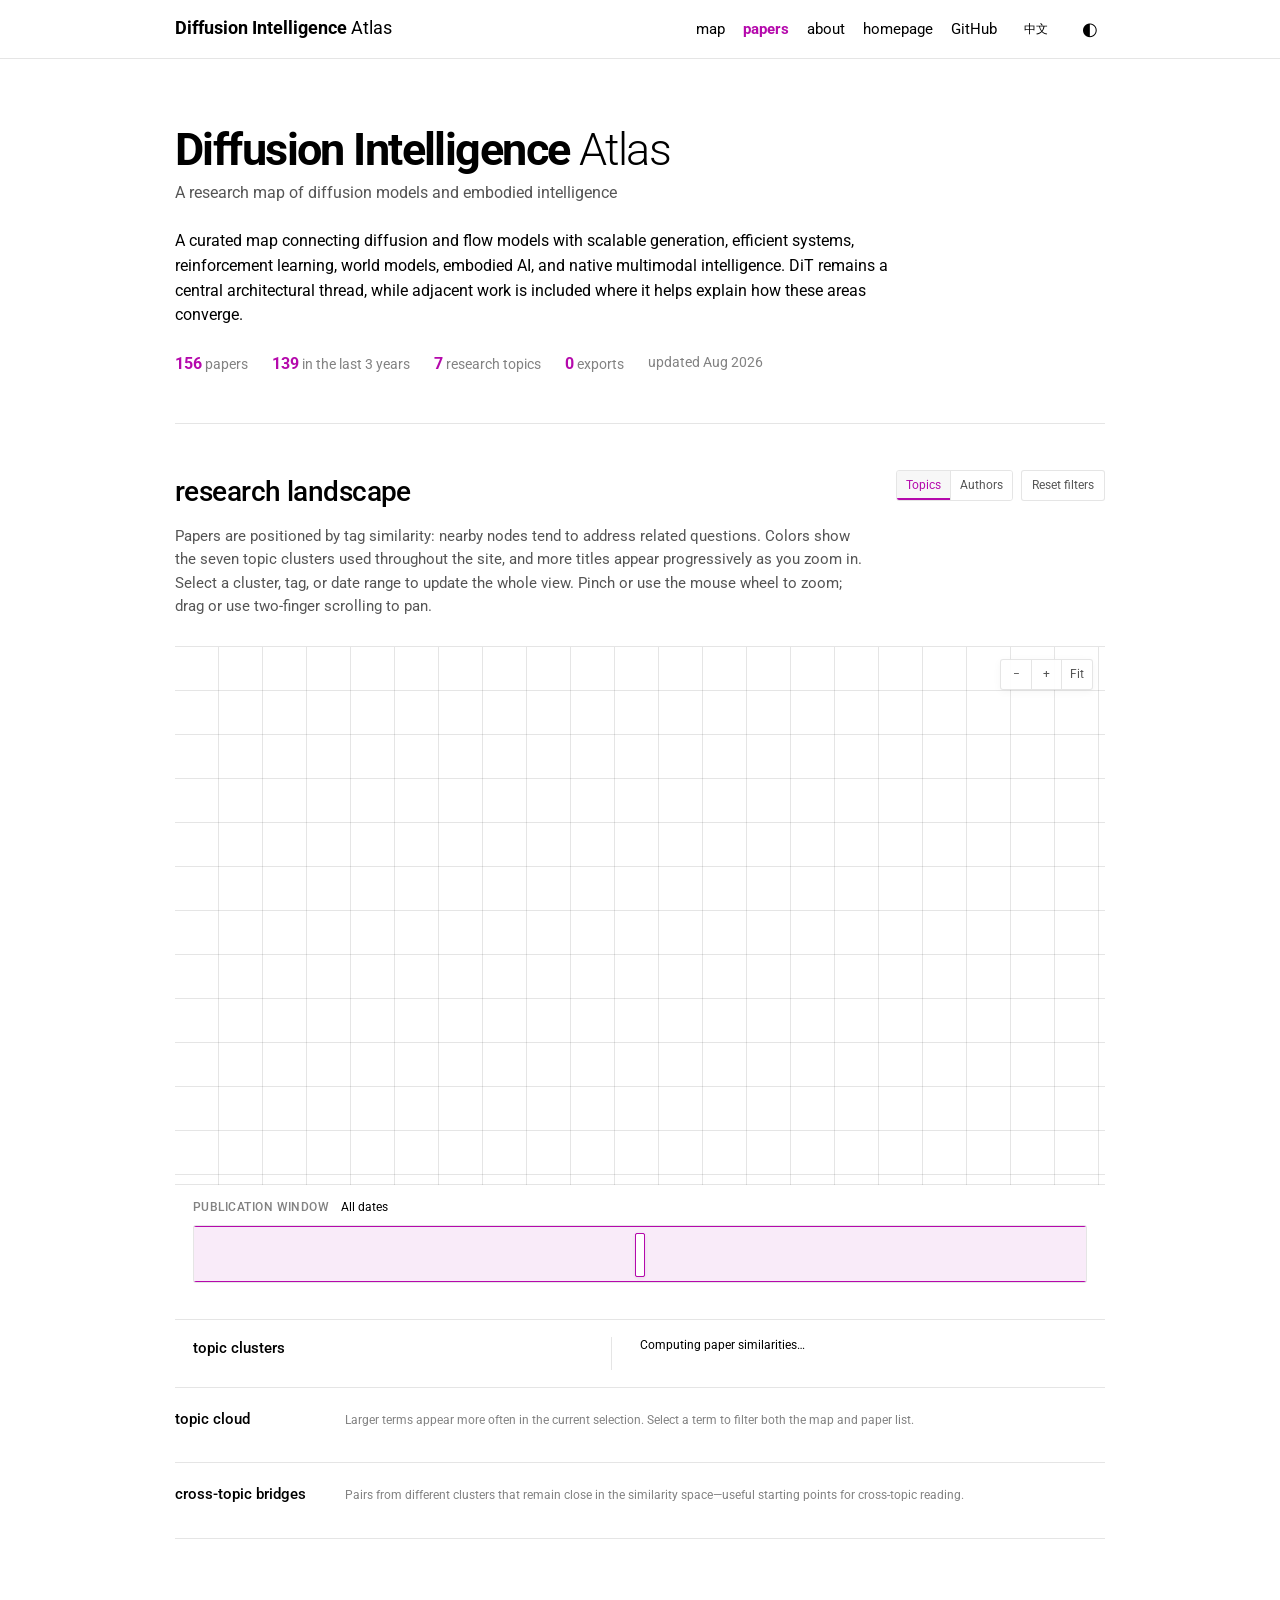
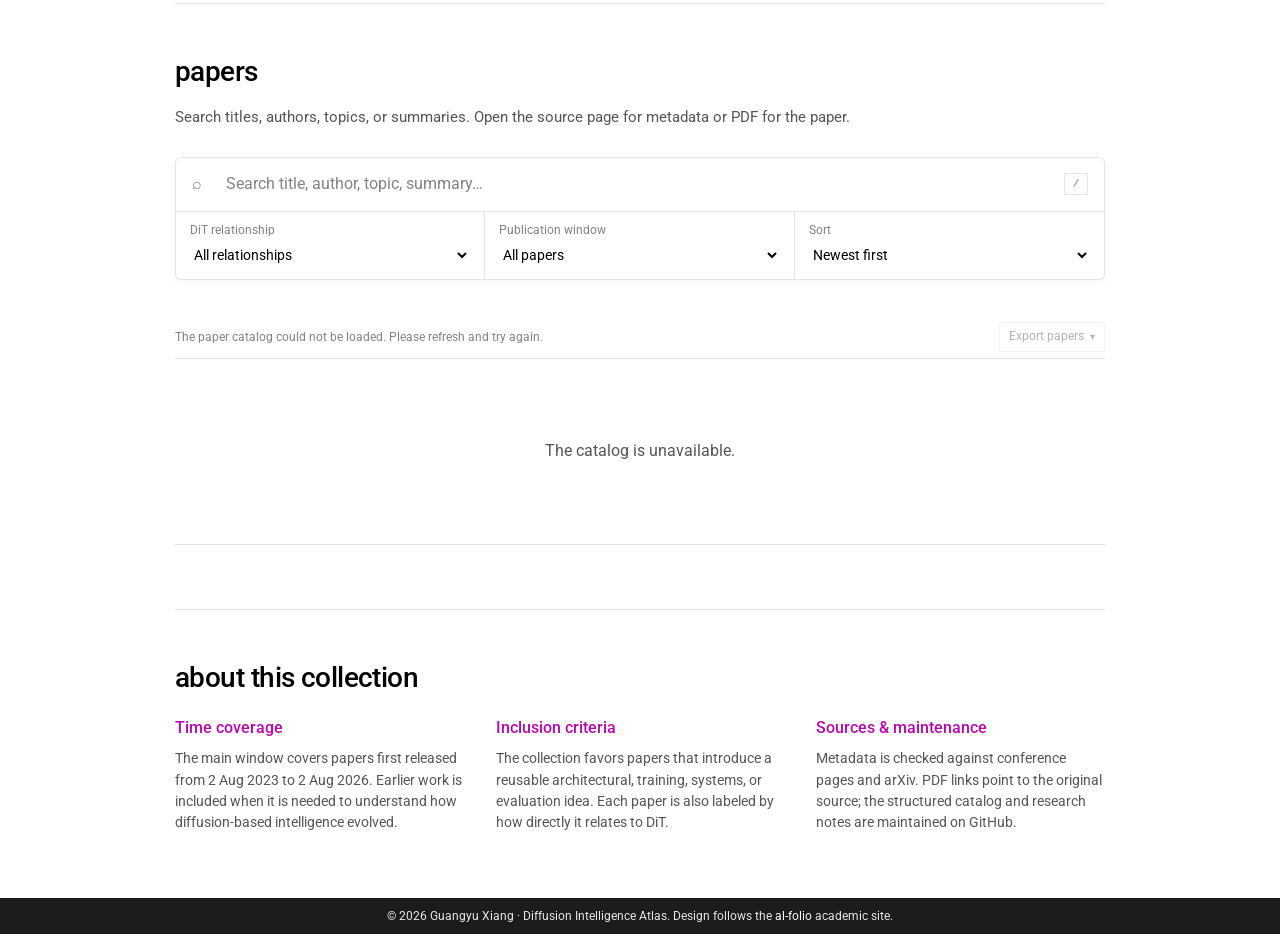
==== commit 89cc78ff: "Reveal paper titles progressively on zoom" ====
--- a/site/index.html
+++ b/site/index.html
@@ -57,7 +57,7 @@
         <div class="landscape-heading">
           <div>
             <h2 id="landscape-title" data-i18n="landscape.title">research landscape</h2>
-            <p id="landscape-description" class="section-note" data-i18n="landscape.description">Papers are positioned by tag similarity: nearby nodes tend to address related questions. Colors show the seven topic clusters used throughout the site. Select a cluster, tag, or date range to update the whole view. Pinch or use the mouse wheel to zoom; drag or use two-finger scrolling to pan.</p>
+            <p id="landscape-description" class="section-note" data-i18n="landscape.description">Papers are positioned by tag similarity: nearby nodes tend to address related questions. Colors show the seven topic clusters used throughout the site, and more titles appear progressively as you zoom in. Select a cluster, tag, or date range to update the whole view. Pinch or use the mouse wheel to zoom; drag or use two-finger scrolling to pan.</p>
           </div>
           <div class="landscape-actions">
             <div class="landscape-mode-toggle" role="group" aria-label="Landscape view" data-i18n-aria-label="landscape.modeAria">
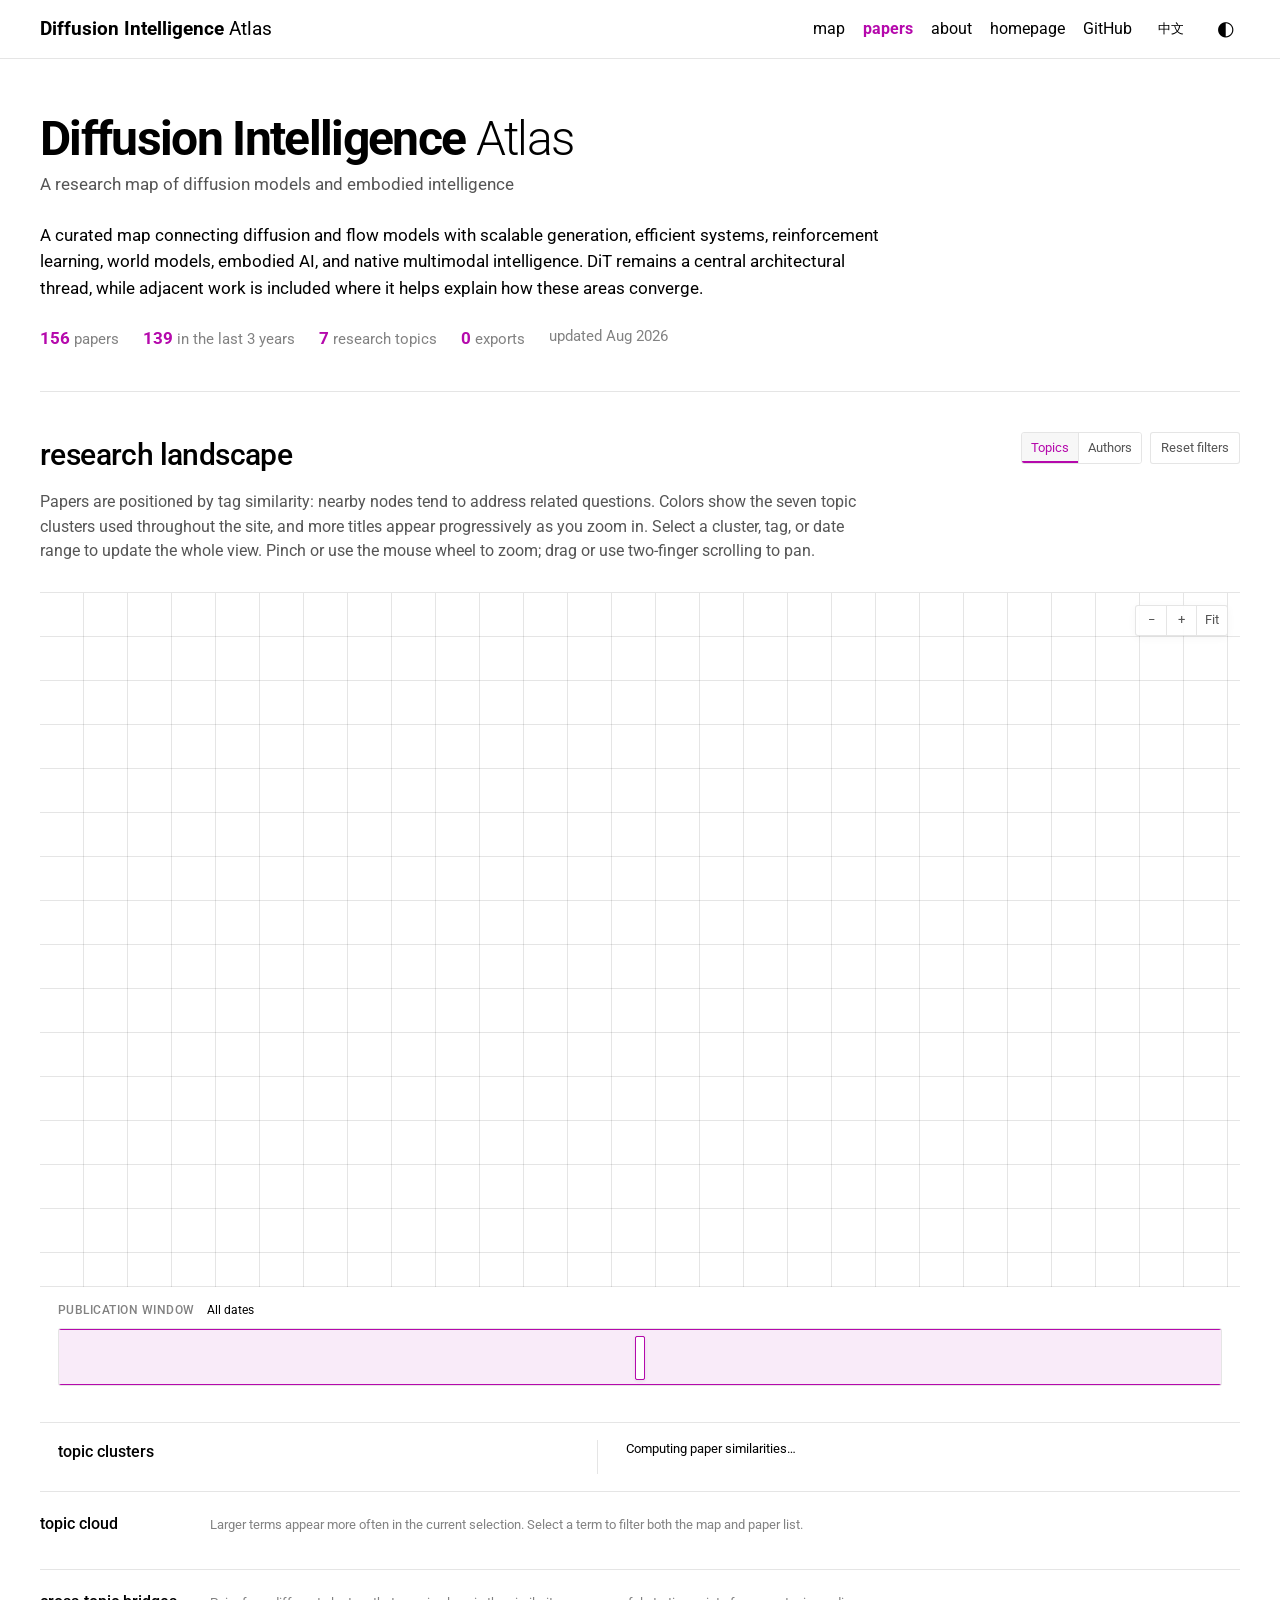
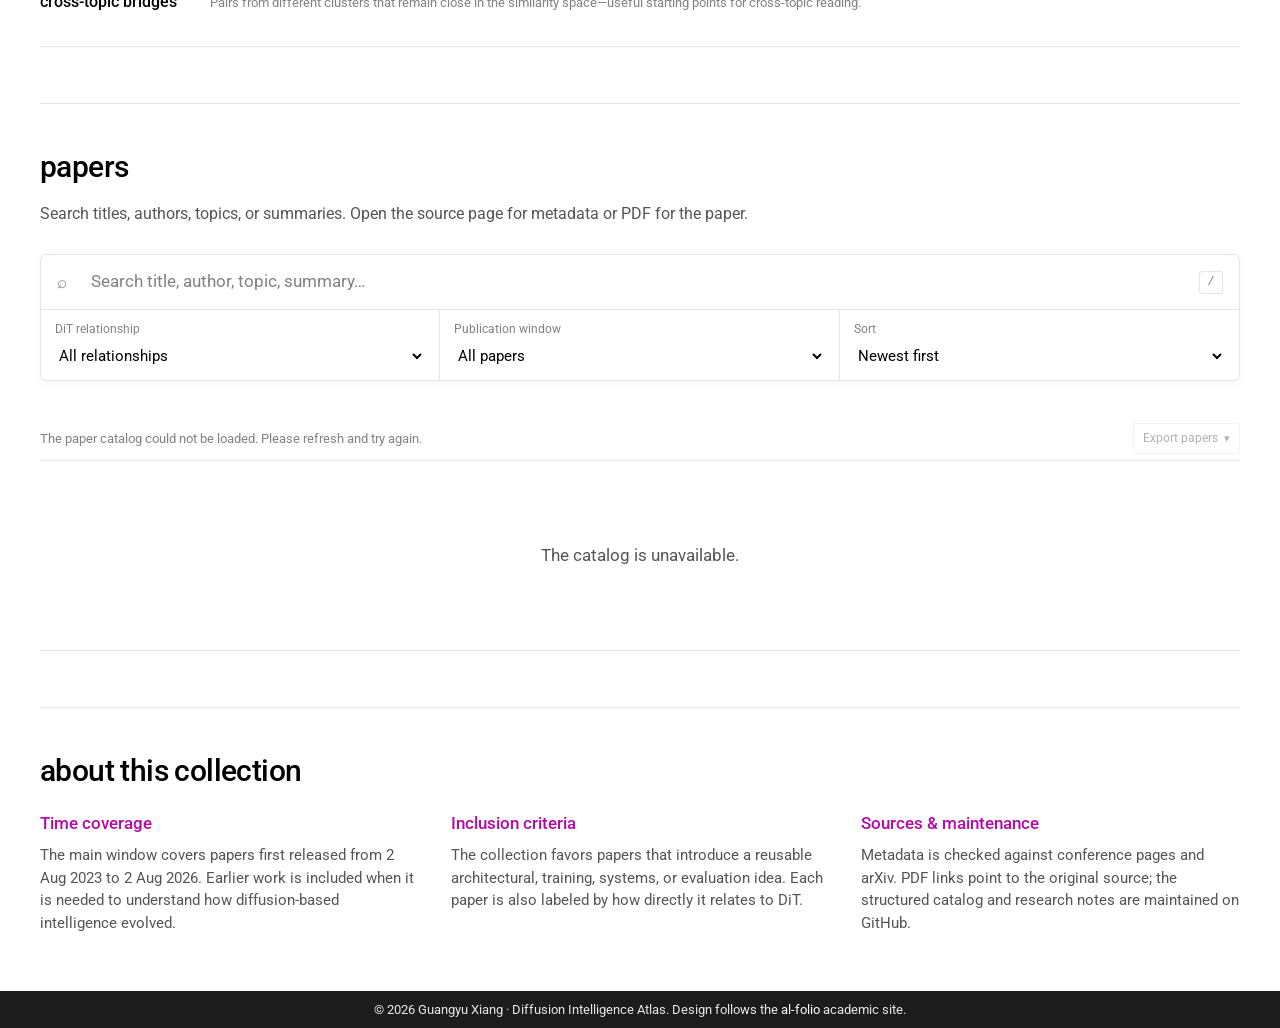
==== commit 34731263: "Improve desktop readability and institution treemap" ====
--- a/site/index.html
+++ b/site/index.html
@@ -85,7 +85,7 @@
               width="900"
               height="520"
               role="img"
-              aria-label="Research map of first, co-first, and corresponding authors."
+              aria-label="Research map of key authors colored by institution."
               data-i18n-aria-label="authors.canvasAria"
               aria-describedby="landscape-description"
             ></canvas>
@@ -157,8 +157,12 @@
 
           <aside id="author-landscape-sidebar" class="landscape-sidebar" aria-label="Author index scope and selected author" data-i18n-aria-label="authors.sidebarAria" hidden>
             <div>
-              <h3 data-i18n="authors.heading">key-author map</h3>
-              <p class="author-scope-note" data-i18n="authors.scope">Counts include first authors, explicitly marked co-first authors, and corresponding authors.</p>
+              <h3 data-i18n="authors.heading">institution mix</h3>
+              <p class="author-scope-note" data-i18n="authors.scope">The treemap summarizes identified primary affiliations from each author's latest resolved key-author paper.</p>
+              <div class="institution-treemap-wrap">
+                <div id="institution-treemap" class="institution-treemap" role="list" aria-label="Authors by identified institution" data-i18n-aria-label="authors.institutionAria"></div>
+                <div id="institution-treemap-tooltip" class="institution-treemap-tooltip" role="tooltip" hidden></div>
+              </div>
               <p id="author-map-count" class="author-map-count"></p>
             </div>
             <div id="author-landscape-selection" class="landscape-selection" aria-live="polite">
--- a/site/styles.css
+++ b/site/styles.css
@@ -25,6 +25,18 @@
   --cluster-5: #c84f5f;
   --cluster-6: #687d92;
   --cluster-7: #b07a22;
+  --institution-1: #0072b2;
+  --institution-2: #d55e00;
+  --institution-3: #009e73;
+  --institution-4: #a64d79;
+  --institution-5: #d89000;
+  --institution-6: #4a90b8;
+  --institution-7: #7f6d5f;
+  --institution-8: #6f7d3c;
+  --institution-9: #7656a3;
+  --institution-10: #2f7f7b;
+  --institution-11: #929292;
+  --institution-12: #c8c8c8;
 }
 
 :root[data-theme="dark"] {
@@ -52,6 +64,18 @@
   --cluster-5: #df6b78;
   --cluster-6: #8da3b8;
   --cluster-7: #d3a44a;
+  --institution-1: #48a9df;
+  --institution-2: #ee854a;
+  --institution-3: #3fbf91;
+  --institution-4: #d17aad;
+  --institution-5: #e5ae39;
+  --institution-6: #7bb9dc;
+  --institution-7: #ad9582;
+  --institution-8: #9aaa64;
+  --institution-9: #aa8bd4;
+  --institution-10: #65aaa7;
+  --institution-11: #8f969b;
+  --institution-12: #62676b;
 }
 
 * {
@@ -72,7 +96,7 @@
   background: var(--bg);
   color: var(--text);
   font-family: "Roboto", sans-serif;
-  font-size: 16px;
+  font-size: 1rem;
   font-weight: 400;
   line-height: 1.55;
   transition: background-color 160ms ease, color 160ms ease;
@@ -696,6 +720,111 @@
   color: var(--accent);
 }
 
+.institution-treemap-wrap {
+  position: relative;
+  width: 100%;
+  margin-top: 12px;
+}
+
+.institution-treemap {
+  position: relative;
+  width: 100%;
+  height: 158px;
+  overflow: hidden;
+  border: 1px solid var(--border);
+  border-radius: 3px;
+  background: var(--surface-hover);
+}
+
+.institution-tile {
+  position: absolute;
+  min-width: 2px;
+  min-height: 2px;
+  padding: 5px 6px;
+  overflow: hidden;
+  border: 1px solid var(--surface);
+  color: #fff;
+  text-shadow: 0 1px 2px rgba(0, 0, 0, 0.45);
+}
+
+.institution-tile:focus-visible {
+  z-index: 1;
+  outline: 2px solid var(--text);
+  outline-offset: -3px;
+}
+
+.institution-tile strong,
+.institution-tile span {
+  display: block;
+  overflow: hidden;
+  line-height: 1.18;
+  text-overflow: ellipsis;
+}
+
+.institution-tile strong {
+  max-height: 2.36em;
+  font-size: 0.64rem;
+  font-weight: 500;
+}
+
+.institution-tile.compact {
+  padding: 2px 3px;
+}
+
+.institution-tile.compact strong {
+  font-size: 0.56rem;
+}
+
+.institution-tile.tiny {
+  padding: 0;
+}
+
+.institution-tile span {
+  margin-top: 2px;
+  font-size: 0.6rem;
+  font-weight: 500;
+}
+
+.institution-treemap-tooltip {
+  position: absolute;
+  z-index: 4;
+  width: min(250px, calc(100% - 12px));
+  padding: 8px 9px;
+  border: 1px solid var(--border);
+  border-radius: 3px;
+  background: var(--surface);
+  box-shadow: 0 4px 16px rgba(0, 0, 0, 0.16);
+  color: var(--text);
+  pointer-events: none;
+}
+
+.institution-treemap-tooltip strong,
+.institution-treemap-tooltip span {
+  display: block;
+}
+
+.institution-treemap-tooltip strong {
+  margin-bottom: 4px;
+  color: var(--accent);
+  font-size: 0.72rem;
+  font-weight: 500;
+  line-height: 1.25;
+}
+
+.institution-treemap-tooltip span {
+  color: var(--muted);
+  font-size: 0.65rem;
+  line-height: 1.35;
+}
+
+.institution-treemap-tooltip span + span {
+  margin-top: 3px;
+}
+
+.selection-affiliation {
+  color: var(--muted);
+}
+
 .neighbor-list a {
   display: block;
   padding: 3px 0;
@@ -825,6 +954,7 @@
 }
 
 .author-index-entry strong {
+  flex: 1 1 auto;
   overflow: hidden;
   font-weight: 400;
   text-overflow: ellipsis;
@@ -834,6 +964,14 @@
 .author-index-entry span {
   color: var(--faint);
   font-variant-numeric: tabular-nums;
+}
+
+.author-index-entry .author-institution-swatch {
+  width: 7px;
+  height: 7px;
+  flex: 0 0 7px;
+  align-self: center;
+  border-radius: 50%;
 }
 
 .author-index-entry:hover,
@@ -1377,6 +1515,34 @@
   text-decoration: none;
 }
 
+@media (min-width: 1100px) {
+  html {
+    font-size: 17px;
+  }
+
+  .page-width {
+    width: min(1200px, calc(100% - 72px));
+  }
+
+  .intro {
+    padding: 52px 0 40px;
+  }
+
+  .intro > p:not(.subtitle) {
+    max-width: 840px;
+  }
+
+  .landscape-section,
+  .papers-section,
+  .method {
+    padding: 40px 0 56px;
+  }
+
+  .landscape-heading .section-note {
+    max-width: 820px;
+  }
+}
+
 @media (max-width: 720px) {
   .site-header {
     position: static;
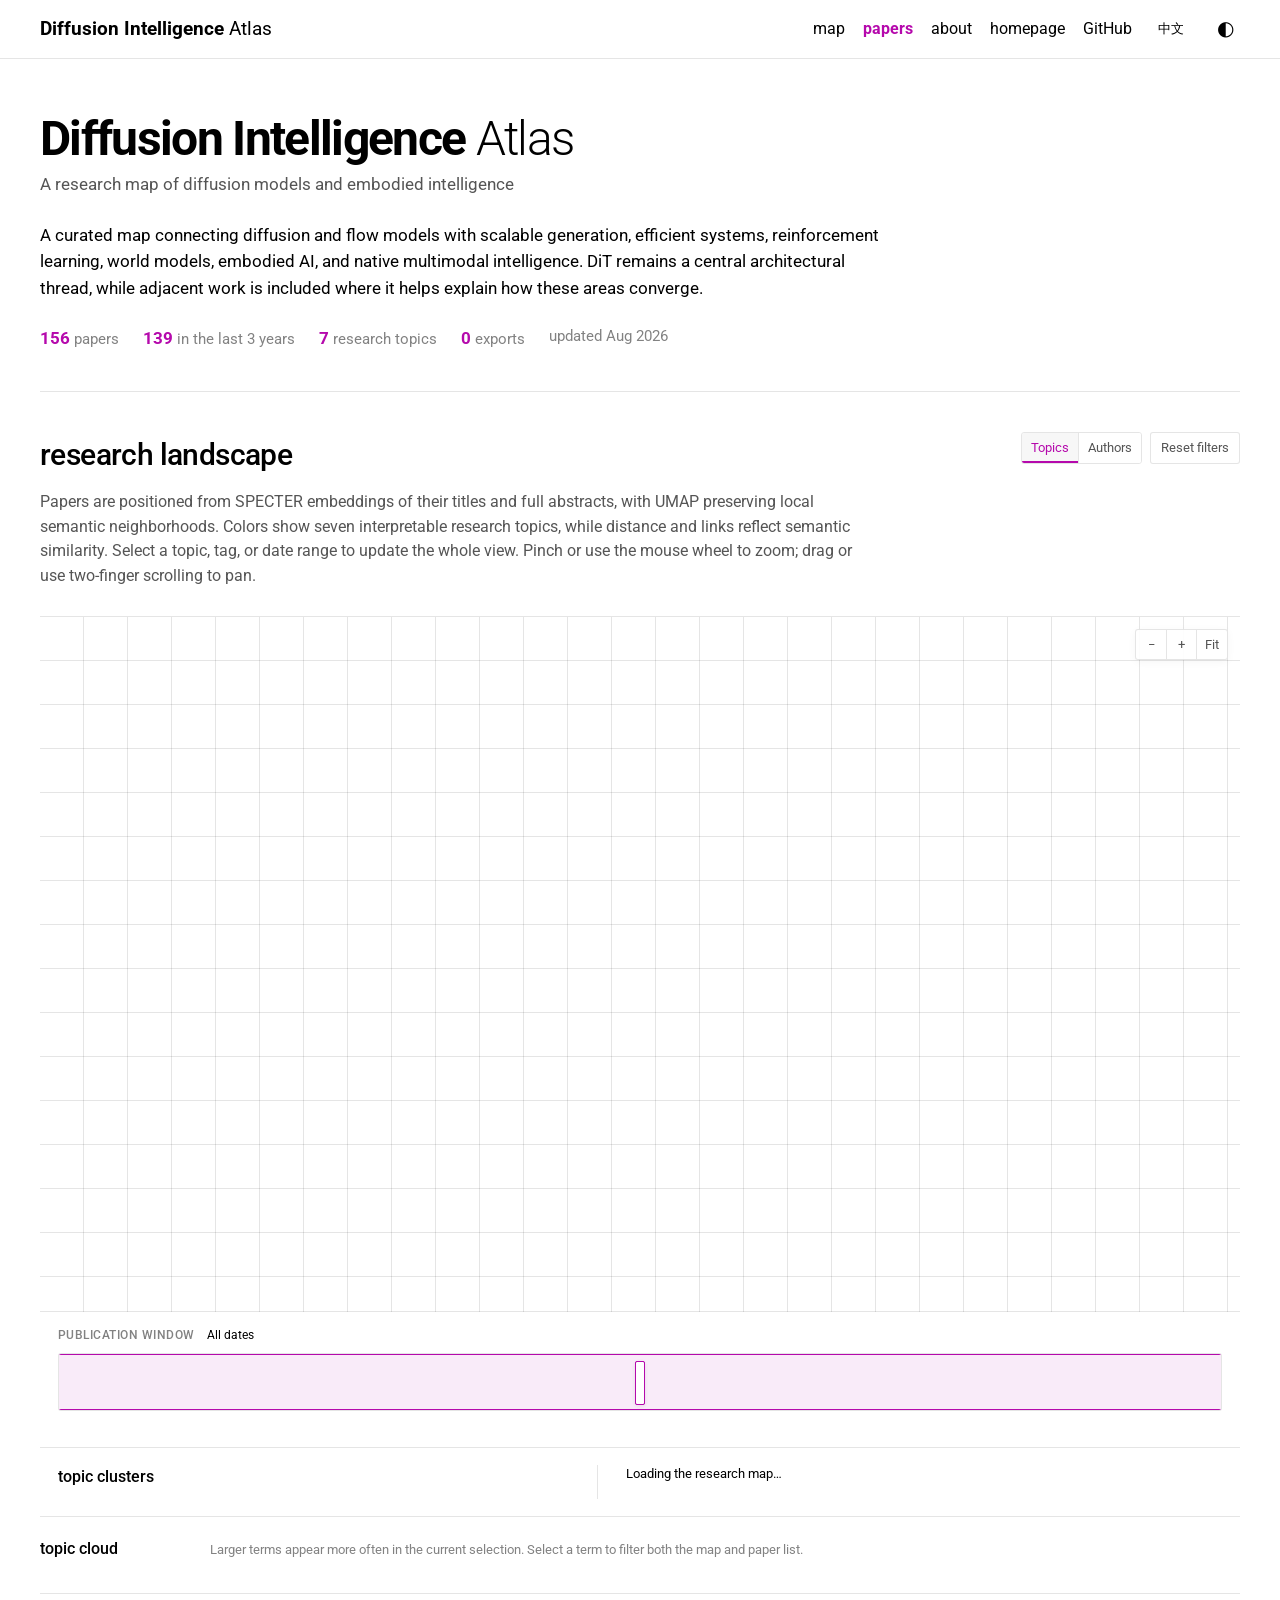
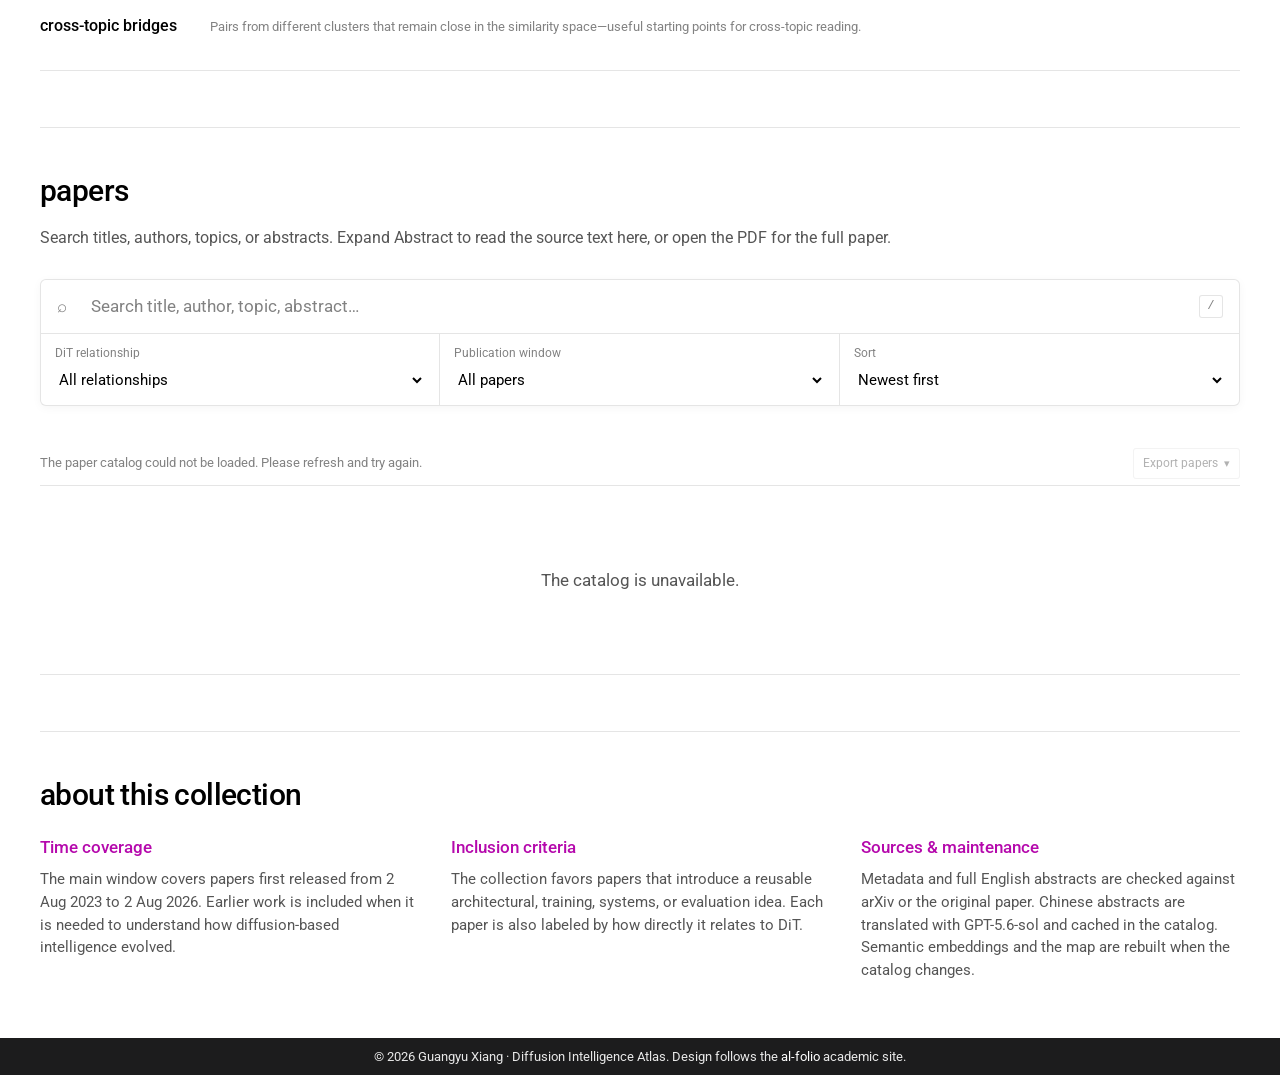
==== commit 95076d93: "Add bilingual abstracts and semantic landscape" ====
--- a/site/index.html
+++ b/site/index.html
@@ -57,7 +57,7 @@
         <div class="landscape-heading">
           <div>
             <h2 id="landscape-title" data-i18n="landscape.title">research landscape</h2>
-            <p id="landscape-description" class="section-note" data-i18n="landscape.description">Papers are positioned by tag similarity: nearby nodes tend to address related questions. Colors show the seven topic clusters used throughout the site, and more titles appear progressively as you zoom in. Select a cluster, tag, or date range to update the whole view. Pinch or use the mouse wheel to zoom; drag or use two-finger scrolling to pan.</p>
+            <p id="landscape-description" class="section-note" data-i18n="landscape.description">Papers are positioned from SPECTER embeddings of their titles and full abstracts, with UMAP preserving local semantic neighborhoods. Colors show seven interpretable research topics, while distance and links reflect semantic similarity. Select a topic, tag, or date range to update the whole view. Pinch or use the mouse wheel to zoom; drag or use two-finger scrolling to pan.</p>
           </div>
           <div class="landscape-actions">
             <div class="landscape-mode-toggle" role="group" aria-label="Landscape view" data-i18n-aria-label="landscape.modeAria">
@@ -151,7 +151,7 @@
               <div id="cluster-legend" class="cluster-legend"></div>
             </div>
             <div id="landscape-selection" class="landscape-selection" aria-live="polite">
-              <p class="landscape-placeholder" data-i18n="cluster.loading">Computing paper similarities…</p>
+              <p class="landscape-placeholder" data-i18n="cluster.loading">Loading the research map…</p>
             </div>
           </aside>
 
@@ -160,7 +160,7 @@
               <h3 data-i18n="authors.heading">institution mix</h3>
               <p class="author-scope-note" data-i18n="authors.scope">The treemap summarizes identified primary affiliations from each author's latest resolved key-author paper.</p>
               <div class="institution-treemap-wrap">
-                <div id="institution-treemap" class="institution-treemap" role="list" aria-label="Authors by identified institution" data-i18n-aria-label="authors.institutionAria"></div>
+                <div id="institution-treemap" class="institution-treemap" role="group" aria-label="Authors by identified institution" data-i18n-aria-label="authors.institutionAria"></div>
                 <div id="institution-treemap-tooltip" class="institution-treemap-tooltip" role="tooltip" hidden></div>
               </div>
               <p id="author-map-count" class="author-map-count"></p>
@@ -304,7 +304,7 @@
           </article>
           <article>
             <h3 data-i18n="about.sourcesHeading">Sources &amp; maintenance</h3>
-            <p data-i18n="about.sourcesBody">Metadata is checked against conference pages and arXiv. PDF links point to the original source; the structured catalog and research notes are maintained on GitHub.</p>
+            <p data-i18n="about.sourcesBody">Metadata and full English abstracts are checked against arXiv or the original paper. Chinese abstracts are translated with GPT-5.6-sol and cached in the catalog. Semantic embeddings and the map are rebuilt when the catalog changes.</p>
           </article>
         </div>
       </section>
--- a/site/styles.css
+++ b/site/styles.css
@@ -9,6 +9,7 @@
   --muted: #555555;
   --faint: #828282;
   --border: rgba(0, 0, 0, 0.1);
+  --grid-line: rgba(0, 0, 0, 0.1);
   --accent: #b509ac;
   --accent-hover: #b509ac;
   --button-text: #ffffff;
@@ -48,6 +49,7 @@
   --muted: #c1c1c1;
   --faint: #999999;
   --border: #424246;
+  --grid-line: rgba(255, 255, 255, 0.075);
   --accent: #2698ba;
   --accent-hover: #5ab6d0;
   --button-text: #ffffff;
@@ -64,18 +66,19 @@
   --cluster-5: #df6b78;
   --cluster-6: #8da3b8;
   --cluster-7: #d3a44a;
-  --institution-1: #48a9df;
-  --institution-2: #ee854a;
-  --institution-3: #3fbf91;
-  --institution-4: #d17aad;
-  --institution-5: #e5ae39;
-  --institution-6: #7bb9dc;
-  --institution-7: #ad9582;
-  --institution-8: #9aaa64;
-  --institution-9: #aa8bd4;
-  --institution-10: #65aaa7;
-  --institution-11: #8f969b;
-  --institution-12: #62676b;
+  /* Muted institution fills keep white treemap labels at AA contrast. */
+  --institution-1: #39789a;
+  --institution-2: #a85f3b;
+  --institution-3: #35806b;
+  --institution-4: #985c7e;
+  --institution-5: #8a6b2f;
+  --institution-6: #51758a;
+  --institution-7: #766359;
+  --institution-8: #5f7049;
+  --institution-9: #6f5b8f;
+  --institution-10: #477675;
+  --institution-11: #6f777d;
+  --institution-12: #50565b;
 }
 
 * {
@@ -346,8 +349,8 @@
   min-width: 0;
   border-bottom: 1px solid var(--border);
   background:
-    linear-gradient(var(--border) 1px, transparent 1px),
-    linear-gradient(90deg, var(--border) 1px, transparent 1px);
+    linear-gradient(var(--grid-line) 1px, transparent 1px),
+    linear-gradient(90deg, var(--grid-line) 1px, transparent 1px);
   background-size: 44px 44px;
   background-position: -1px -1px;
 }
@@ -729,7 +732,7 @@
 .institution-treemap {
   position: relative;
   width: 100%;
-  height: 158px;
+  height: clamp(220px, 24vw, 300px);
   overflow: hidden;
   border: 1px solid var(--border);
   border-radius: 3px;
@@ -743,8 +746,21 @@
   padding: 5px 6px;
   overflow: hidden;
   border: 1px solid var(--surface);
+  border-radius: 0;
   color: #fff;
+  cursor: pointer;
+  text-align: left;
   text-shadow: 0 1px 2px rgba(0, 0, 0, 0.45);
+}
+
+.institution-tile:hover {
+  z-index: 1;
+  filter: brightness(1.09);
+}
+
+.institution-tile.active {
+  z-index: 2;
+  box-shadow: inset 0 0 0 3px rgba(255, 255, 255, 0.94);
 }
 
 .institution-tile:focus-visible {
@@ -819,6 +835,12 @@
 
 .institution-treemap-tooltip span + span {
   margin-top: 3px;
+}
+
+.institution-treemap-tooltip .institution-tooltip-action {
+  margin-top: 6px;
+  color: var(--accent);
+  font-weight: 500;
 }
 
 .selection-affiliation {
@@ -1365,19 +1387,50 @@
   gap: 7px;
 }
 
-.card-links a {
+.card-links a,
+.card-links button {
   padding: 3px 8px;
   border: 1px solid var(--accent);
   border-radius: 3px;
-  color: var(--accent);
+  background: transparent;
+  color: var(--accent);
+  font-family: inherit;
   font-size: 0.7rem;
   font-weight: 500;
-}
-
-.card-links a:hover {
+  line-height: inherit;
+}
+
+.card-links a:hover,
+.card-links button:hover,
+.card-links button.active {
   background: var(--accent);
   color: var(--button-text);
   text-decoration: none;
+}
+
+.paper-abstract {
+  margin-top: 14px;
+  padding: 14px 16px;
+  border-left: 2px solid var(--accent);
+  background: color-mix(in srgb, var(--accent) 6%, var(--surface));
+}
+
+.paper-abstract[hidden] {
+  display: none;
+}
+
+.paper-abstract-text {
+  margin: 0;
+  color: var(--muted);
+  font-size: 0.83rem;
+  line-height: 1.65;
+}
+
+.paper-abstract-source {
+  display: inline-block;
+  margin-top: 9px;
+  color: var(--faint);
+  font-size: 0.68rem;
 }
 
 .pagination {
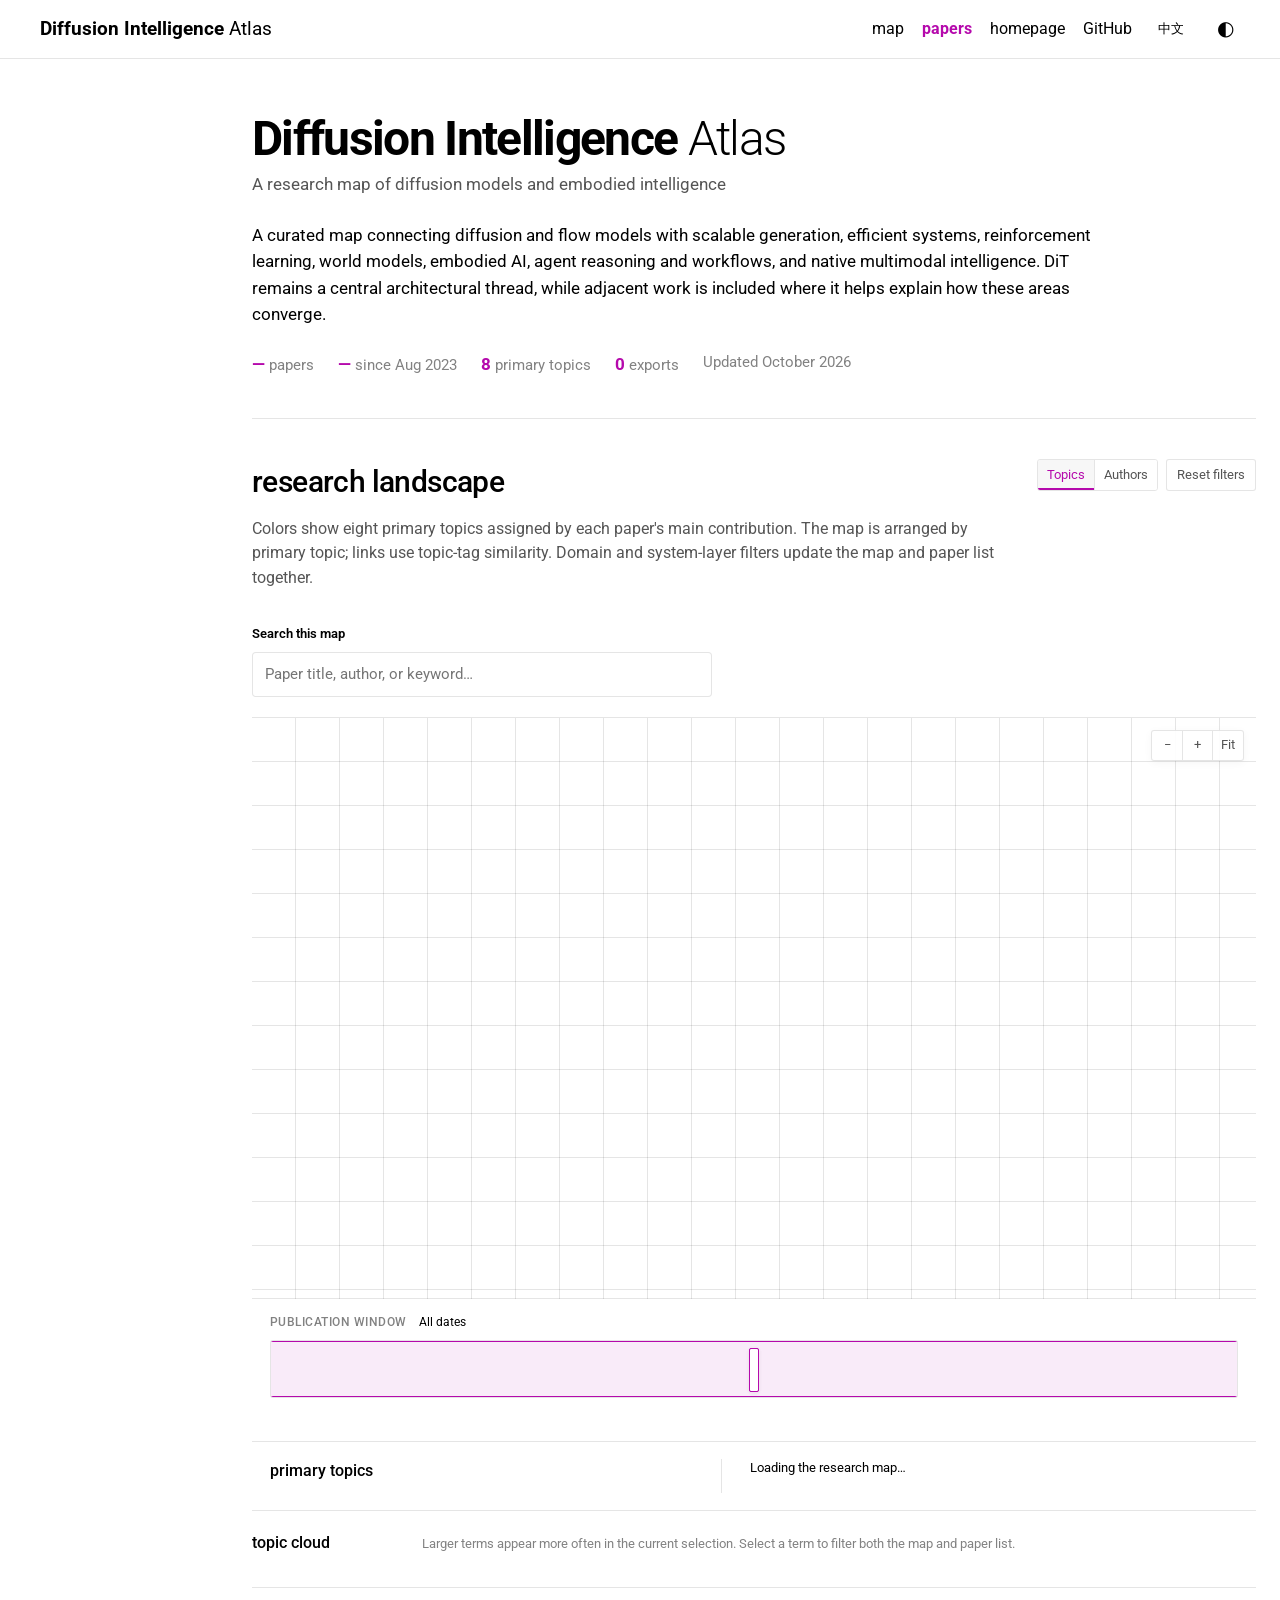
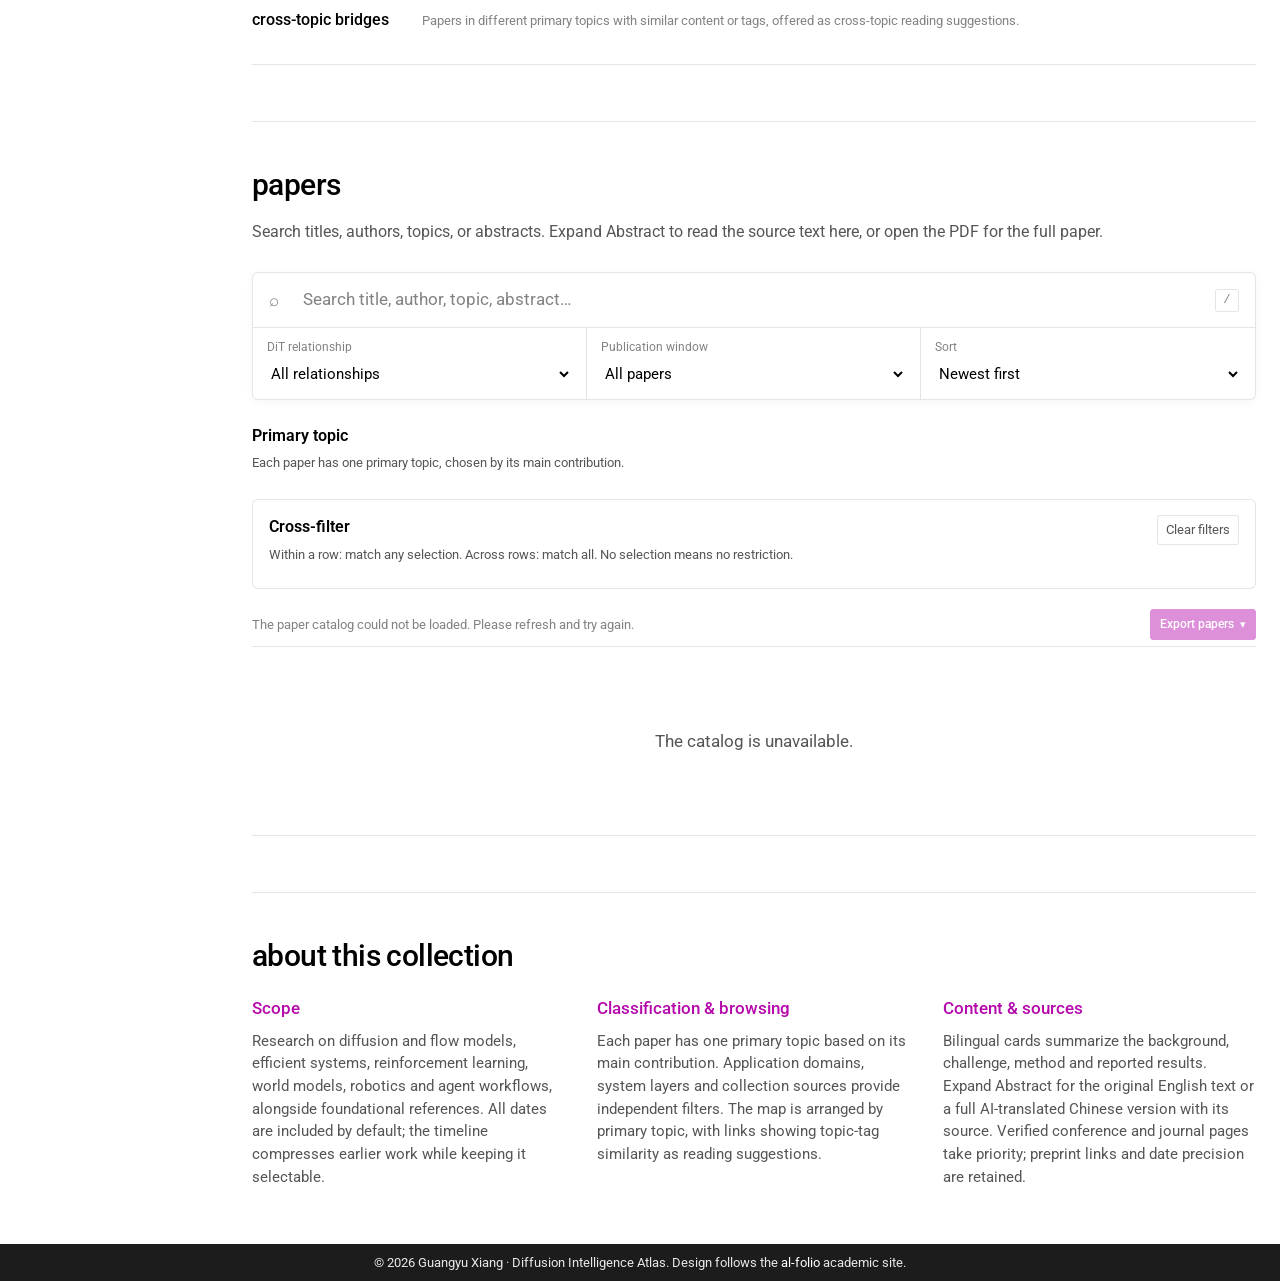
==== commit b53c2086: "Expand bilingual paper atlas and add persistent personal library Publish 362 bilingual papers with r" ====
--- a/site/index.html
+++ b/site/index.html
@@ -18,7 +18,13 @@
       })();
     </script>
     <link rel="stylesheet" href="./styles.css?v=__DEPLOY_VERSION__" />
+    <link rel="stylesheet" href="./library.css?v=__DEPLOY_VERSION__" />
     <script src="./i18n.js?v=__DEPLOY_VERSION__" defer></script>
+    <script src="./library-i18n.js?v=__DEPLOY_VERSION__" defer></script>
+    <script src="./catalog.js?v=__DEPLOY_VERSION__" defer></script>
+    <script src="./export.js?v=__DEPLOY_VERSION__" defer></script>
+    <script src="./library-store.js?v=__DEPLOY_VERSION__" defer></script>
+    <script src="./library-ui.js?v=__DEPLOY_VERSION__" defer></script>
     <script src="./landscape.js?v=__DEPLOY_VERSION__" defer></script>
     <script src="./authors.js?v=__DEPLOY_VERSION__" defer></script>
     <script src="./app.js?v=__DEPLOY_VERSION__" defer></script>
@@ -30,7 +36,6 @@
         <div class="nav-links">
           <a href="#landscape" data-i18n="nav.map">map</a>
           <a class="active" href="#papers" data-i18n="nav.papers">papers</a>
-          <a href="#method" data-i18n="nav.about">about</a>
           <a class="nav-home" href="https://jasonchen9.github.io/" data-i18n="nav.homepage">homepage</a>
           <a class="nav-github" href="https://github.com/JasonChen9/dit-paper-landscape">GitHub</a>
           <button id="language-toggle" class="language-toggle" type="button" aria-label="Switch to Chinese" title="Switch to Chinese">中文</button>
@@ -39,17 +44,19 @@
       </nav>
     </header>
 
+    <div class="home-layout">
+    <aside id="library-sidebar" class="home-library-sidebar" aria-label="Library" data-library-label="title"></aside>
     <main class="page-width">
       <section class="intro" aria-labelledby="page-title">
         <h1 id="page-title"><strong>Diffusion Intelligence</strong> Atlas</h1>
         <p class="subtitle" data-i18n="intro.subtitle">A research map of diffusion models and embodied intelligence</p>
         <p data-i18n="intro.description">A curated map connecting diffusion and flow models with scalable generation, efficient systems, reinforcement learning, world models, embodied AI, and native multimodal intelligence. DiT remains a central architectural thread, while adjacent work is included where it helps explain how these areas converge.</p>
         <div class="stats" aria-label="Collection statistics" data-i18n-aria-label="stats.aria">
-          <span><strong id="total-count">156</strong> <span data-i18n="stats.papers">papers</span></span>
-          <span><strong id="window-count">139</strong> <span data-i18n="stats.threeYears">in the last 3 years</span></span>
-          <span><strong>7</strong> <span data-i18n="stats.topics">research topics</span></span>
+          <span><strong id="total-count">—</strong> <span data-i18n="stats.papers">papers</span></span>
+          <span><strong id="window-count">—</strong> <span data-i18n="stats.threeYears">in the last 3 years</span></span>
+          <span><strong id="topic-count">8</strong> <span data-i18n="stats.topics">primary topics</span></span>
           <span><strong id="export-count" aria-live="polite">—</strong> <span id="export-count-label" data-i18n="stats.exports">exports</span></span>
-          <span data-i18n="stats.updated">updated Aug 2026</span>
+          <span data-i18n="stats.updated">updated Oct 2026</span>
         </div>
       </section>
 
@@ -57,7 +64,7 @@
         <div class="landscape-heading">
           <div>
             <h2 id="landscape-title" data-i18n="landscape.title">research landscape</h2>
-            <p id="landscape-description" class="section-note" data-i18n="landscape.description">Papers are positioned from SPECTER embeddings of their titles and full abstracts, with UMAP preserving local semantic neighborhoods. Colors show seven interpretable research topics, while distance and links reflect semantic similarity. Select a topic, tag, or date range to update the whole view. Pinch or use the mouse wheel to zoom; drag or use two-finger scrolling to pan.</p>
+            <p id="landscape-description" class="section-note" data-i18n="landscape.descriptionTags">Colors show eight primary topics assigned by each paper's main contribution. Filter by application domain or system layer to explore the map and paper list together.</p>
           </div>
           <div class="landscape-actions">
             <div class="landscape-mode-toggle" role="group" aria-label="Landscape view" data-i18n-aria-label="landscape.modeAria">
@@ -66,6 +73,18 @@
             </div>
             <button id="landscape-reset" class="plain-button" type="button" data-i18n="landscape.reset">Reset filters</button>
           </div>
+        </div>
+
+        <div id="map-search" class="map-search">
+          <label id="map-search-label" for="map-search-input" data-i18n="mapSearch.label">Search this map</label>
+          <div class="map-search-row">
+            <div class="map-search-field">
+              <input id="map-search-input" type="search" autocomplete="off" placeholder="Paper title, author, or keyword…" aria-describedby="map-search-status" aria-controls="map-search-results" />
+              <button id="map-search-clear" type="button" data-i18n="mapSearch.clear" hidden>Clear</button>
+            </div>
+            <output id="map-search-status" for="map-search-input" aria-live="polite"></output>
+          </div>
+          <div id="map-search-results" class="map-search-results" hidden></div>
         </div>
 
         <div class="landscape-layout">
@@ -246,7 +265,21 @@
           </div>
         </div>
 
-        <div id="category-filters" class="category-filters" aria-label="Filter by the shared topic clusters" data-i18n-aria-label="cluster.filterAria"></div>
+        <div class="taxonomy-heading">
+          <h3 data-i18n="taxonomy.primary">Primary topic</h3>
+          <p data-i18n="taxonomy.primaryHelp">Each paper has one primary topic based on its main contribution.</p>
+        </div>
+        <div id="category-filters" class="category-filters" aria-label="Filter by primary topic" data-i18n-aria-label="cluster.filterAria"></div>
+        <div class="facet-panel">
+          <div class="facet-heading">
+            <div>
+              <h3 data-i18n="taxonomy.facets">Cross-filter</h3>
+              <p data-i18n="taxonomy.facetHelp">Match any selected value within a row, and all selected rows.</p>
+            </div>
+            <button id="filter-reset" type="button" data-i18n="empty.reset">Clear filters</button>
+          </div>
+          <div id="facet-filters"></div>
+        </div>
 
         <div class="results-toolbar">
           <p id="result-count" aria-live="polite" data-i18n="papers.loading">Loading the paper catalog…</p>
@@ -295,20 +328,21 @@
         <h2 id="method-title" data-i18n="about.title">about this collection</h2>
         <div class="method-grid">
           <article>
-            <h3 data-i18n="about.timeHeading">Time coverage</h3>
-            <p data-i18n="about.timeBody">The main window covers papers first released from 2 Aug 2023 to 2 Aug 2026. Earlier work is included when it is needed to understand how diffusion-based intelligence evolved.</p>
+            <h3 data-i18n="about.timeHeading">Scope</h3>
+            <p data-i18n="about.timeBody">Research on diffusion and flow models, efficient systems, reinforcement learning, world models, robotics and agent workflows, alongside foundational references. All dates are included by default; the timeline compresses earlier work while keeping it selectable.</p>
           </article>
           <article>
-            <h3 data-i18n="about.criteriaHeading">Inclusion criteria</h3>
-            <p data-i18n="about.criteriaBody">The collection favors papers that introduce a reusable architectural, training, systems, or evaluation idea. Each paper is also labeled by how directly it relates to DiT.</p>
+            <h3 data-i18n="about.criteriaHeading">Classification &amp; browsing</h3>
+            <p data-i18n="about.criteriaBody">Each paper has one primary topic based on its main contribution. Application domains, system layers and collection sources provide independent filters. The map is arranged by primary topic, with links showing topic-tag similarity as reading suggestions.</p>
           </article>
           <article>
-            <h3 data-i18n="about.sourcesHeading">Sources &amp; maintenance</h3>
-            <p data-i18n="about.sourcesBody">Metadata and full English abstracts are checked against arXiv or the original paper. Chinese abstracts are translated with GPT-5.6-sol and cached in the catalog. Semantic embeddings and the map are rebuilt when the catalog changes.</p>
+            <h3 data-i18n="about.sourcesHeading">Content &amp; sources</h3>
+            <p data-i18n="about.sourcesBody">Bilingual cards summarize the background, challenge, method and reported results. Expand Abstract for the original English text or a full AI-translated Chinese version with its source. Verified conference and journal pages take priority; preprint links and date precision are retained.</p>
           </article>
         </div>
       </section>
     </main>
+    </div>
 
     <footer class="site-footer">
       <div class="page-width">
--- a/site/styles.css
+++ b/site/styles.css
@@ -26,6 +26,7 @@
   --cluster-5: #c84f5f;
   --cluster-6: #687d92;
   --cluster-7: #b07a22;
+  --cluster-8: #9a52ba;
   --institution-1: #0072b2;
   --institution-2: #d55e00;
   --institution-3: #009e73;
@@ -66,6 +67,7 @@
   --cluster-5: #df6b78;
   --cluster-6: #8da3b8;
   --cluster-7: #d3a44a;
+  --cluster-8: #c78ce6;
   /* Muted institution fills keep white treemap labels at AA contrast. */
   --institution-1: #39789a;
   --institution-2: #a85f3b;
@@ -139,6 +141,27 @@
   margin-inline: auto;
 }
 
+.home-layout {
+  width: min(1500px, calc(100% - 48px));
+  margin-inline: auto;
+  display: grid;
+  grid-template-columns: 200px minmax(0, 1fr);
+  gap: 28px;
+  align-items: start;
+}
+
+.home-layout > main.page-width { width: 100%; min-width: 0; margin: 0; }
+.home-library-sidebar { position: sticky; top: 78px; margin-top: 32px; min-width: 0; }
+
+@media (max-width: 1000px) {
+  .home-layout { display: block; width: calc(100% - 40px); }
+  .home-library-sidebar { position: static; margin-top: 20px; }
+}
+
+@media (max-width: 480px) {
+  .home-layout { width: calc(100% - 28px); }
+}
+
 .site-header {
   position: sticky;
   z-index: 20;
@@ -291,6 +314,103 @@
   gap: 8px;
   align-items: center;
 }
+
+.map-search {
+  position: relative;
+  z-index: 4;
+  margin: 6px 0 20px;
+}
+
+.map-search > label {
+  display: block;
+  margin-bottom: 7px;
+  font-size: 0.78rem;
+  font-weight: 600;
+}
+
+.map-search-row {
+  display: flex;
+  align-items: center;
+  gap: 10px 18px;
+  flex-wrap: wrap;
+}
+
+.map-search-field {
+  display: flex;
+  flex: 0 1 460px;
+  min-width: 0;
+  align-items: center;
+  border: 1px solid var(--border);
+  border-radius: 4px;
+  background: var(--bg);
+}
+
+.map-search-field:focus-within {
+  border-color: var(--accent);
+}
+
+#map-search-input {
+  width: 100%;
+  min-width: 0;
+  padding: 10px 12px;
+  border: 0;
+  outline: 0;
+  color: var(--text);
+  background: transparent;
+  font: inherit;
+  font-size: 0.86rem;
+}
+
+#map-search-input::-webkit-search-cancel-button { display: none; }
+
+#map-search-clear {
+  flex: 0 0 auto;
+  margin-right: 10px;
+  padding: 3px 0;
+  border: 0;
+  color: var(--accent);
+  background: transparent;
+  font-size: 0.76rem;
+}
+
+#map-search-status {
+  color: var(--muted);
+  font-size: 0.76rem;
+}
+
+.map-search-results {
+  position: absolute;
+  top: 100%;
+  left: 0;
+  width: min(560px, 100%);
+  max-height: 280px;
+  overflow-y: auto;
+  margin-top: 6px;
+  border: 1px solid var(--border);
+  border-radius: 4px;
+  background: var(--bg);
+  box-shadow: 0 8px 24px #0002;
+}
+
+.map-search-result {
+  display: block;
+  width: 100%;
+  padding: 11px 13px;
+  border: 0;
+  border-bottom: 1px solid var(--border);
+  background: transparent;
+  color: var(--text);
+  text-align: left;
+}
+
+.map-search-result:hover,
+.map-search-result:focus-visible { background: var(--surface); }
+
+.map-search-result strong,
+.map-search-result small { display: block; overflow-wrap: anywhere; }
+.map-search-result strong { font-size: 0.83rem; }
+.map-search-result small { margin-top: 3px; color: var(--muted); font-size: 0.74rem; }
+.map-search-more { margin: 0; padding: 10px 13px; color: var(--muted); font-size: 0.74rem; }
 
 .landscape-mode-toggle {
   display: flex;
@@ -463,6 +583,18 @@
   inset: 0;
   width: 100%;
   height: 100%;
+}
+
+.time-range-control[data-compressed="true"]::after {
+  content: "";
+  position: absolute;
+  z-index: 2;
+  top: 0;
+  bottom: 0;
+  left: var(--time-cutoff);
+  border-left: 1px dashed var(--faint);
+  opacity: 0.5;
+  pointer-events: none;
 }
 
 .time-density-area {
@@ -577,28 +709,35 @@
 
 .time-range-ticks {
   position: relative;
-  height: 20px;
-  margin: 4px 7px 0;
-  color: var(--faint);
-  font-size: 0.62rem;
+  height: 24px;
+  margin: 7px 5px 0;
+  color: var(--muted);
+  font-size: 0.68rem;
   font-variant-numeric: tabular-nums;
 }
 
 .time-range-tick {
   position: absolute;
   top: 0;
+  padding-top: 2px;
   transform: translateX(-50%);
   white-space: nowrap;
 }
 
 .time-range-tick::before {
-  display: block;
+  position: absolute;
+  top: -6px;
+  left: 50%;
   width: 1px;
   height: 4px;
-  margin: -4px auto 2px;
   background: var(--border);
   content: "";
 }
+
+.time-range-tick-start { transform: none; }
+.time-range-tick-start::before { left: 0; }
+.time-range-tick-end { transform: translateX(-100%); }
+.time-range-tick-end::before { left: 100%; }
 
 .landscape-tooltip {
   position: absolute;
@@ -1169,8 +1308,27 @@
   display: flex;
   flex-wrap: wrap;
   gap: 8px;
-  padding: 20px 0 16px;
-}
+  padding: 10px 0 16px;
+}
+
+.taxonomy-heading { margin-top: 24px; }
+.taxonomy-heading h3, .facet-heading h3 { margin: 0 0 5px; font-size: 0.92rem; font-weight: 600; }
+.taxonomy-heading p, .facet-heading p { margin: 0; color: var(--muted); font-size: 0.78rem; }
+.facet-panel { margin-bottom: 14px; padding: 15px 16px 10px; border: 1px solid var(--border); border-radius: 6px; background: var(--surface); }
+.facet-heading { display: flex; justify-content: space-between; align-items: flex-start; gap: 16px; padding-bottom: 13px; }
+.facet-heading button { flex-shrink: 0; padding: 4px 8px; border: 1px solid var(--border); border-radius: 3px; background: var(--bg); color: var(--muted); font-size: 0.75rem; }
+.facet-group { min-width: 0; margin: 0; padding: 10px 0; border: 0; border-top: 1px solid var(--border); }
+.facet-group legend { padding: 0 8px 0 0; color: var(--muted); font-size: 0.75rem; font-weight: 600; }
+.facet-note { margin: -3px 0 8px; color: var(--faint); font-size: 0.72rem; }
+.facet-options { display: flex; flex-wrap: wrap; gap: 7px; }
+.facet-option { padding: 4px 9px; border: 1px solid var(--border); border-radius: 4px; background: var(--bg); color: var(--muted); font-size: 0.75rem; }
+.facet-count { margin-left: 6px; color: var(--faint); font-size: 0.68rem; }
+.facet-option.active { border-color: var(--accent); background: var(--accent); color: var(--button-text); }
+.facet-option.active .facet-count { color: inherit; opacity: 0.85; }
+.facet-option:hover, .facet-heading button:hover { border-color: var(--accent); }
+.facet-option:focus-visible, .category-filter:focus-visible, .facet-heading button:focus-visible { outline: 2px solid var(--accent); outline-offset: 3px; }
+.paper-classification { display: flex; flex-wrap: wrap; align-items: center; gap: 6px 14px; margin: 9px 0 11px; color: var(--muted); font-size: 0.73rem; line-height: 1.6; }
+.primary-topic-badge { padding: 1px 6px; border: 1px solid var(--border); border-radius: 3px; color: var(--accent); }
 
 .category-filter {
   padding: 5px 10px;
@@ -1257,6 +1415,27 @@
   content: "▾";
   margin-left: 6px;
   font-size: 0.65rem;
+}
+
+.export-menu-toggle {
+  border-color: var(--accent);
+  background: var(--accent);
+  color: #fff;
+  font-weight: 500;
+}
+
+.export-menu-toggle:hover:not(:disabled) {
+  background: var(--accent-hover);
+}
+
+:root[data-theme="dark"] .export-menu-toggle,
+:root[data-theme="dark"] .export-menu-toggle:hover:not(:disabled) {
+  color: #071d24;
+}
+
+.export-menu-toggle:focus-visible {
+  outline: 2px solid var(--accent);
+  outline-offset: 3px;
 }
 
 .export-menu-options {
@@ -1365,6 +1544,19 @@
   font-size: 0.9rem;
 }
 
+.paper-details {
+  display: grid;
+  grid-template-columns: max-content minmax(0, 1fr);
+  column-gap: 12px;
+  row-gap: 5px;
+  margin: 0;
+  font-size: 0.88rem;
+  line-height: 1.6;
+}
+
+.paper-details dt { color: var(--muted); font-weight: 500; }
+.paper-details dd { margin: 0; }
+
 .tag-list {
   display: flex;
   flex-wrap: wrap;
@@ -1409,14 +1601,40 @@
 }
 
 .paper-abstract {
+  display: grid;
+  grid-template-rows: 0fr;
+  margin-top: 0;
+  padding: 0 16px;
+  border-left: 2px solid var(--accent);
+  border-left-color: transparent;
+  background: color-mix(in srgb, var(--accent) 6%, var(--surface));
+  opacity: 0;
+  overflow: hidden;
+  pointer-events: none;
+  visibility: hidden;
+  transition:
+    grid-template-rows 280ms cubic-bezier(0.22, 1, 0.36, 1),
+    margin-top 280ms cubic-bezier(0.22, 1, 0.36, 1),
+    padding 280ms cubic-bezier(0.22, 1, 0.36, 1),
+    opacity 180ms ease,
+    border-color 180ms ease,
+    visibility 0s linear 280ms;
+}
+
+.paper-abstract.is-open {
+  grid-template-rows: 1fr;
   margin-top: 14px;
   padding: 14px 16px;
-  border-left: 2px solid var(--accent);
-  background: color-mix(in srgb, var(--accent) 6%, var(--surface));
-}
-
-.paper-abstract[hidden] {
-  display: none;
+  border-left-color: var(--accent);
+  opacity: 1;
+  pointer-events: auto;
+  visibility: visible;
+  transition-delay: 0s;
+}
+
+.paper-abstract-inner {
+  min-height: 0;
+  overflow: hidden;
 }
 
 .paper-abstract-text {
@@ -1693,7 +1911,6 @@
     font-size: 0.98rem;
   }
 
-  .nav-links a[href="#method"],
   .nav-github {
     display: none;
   }
--- a/site/library.css
+++ b/site/library.css
@@ -0,0 +1,115 @@
+.library-action, .library-new-button, .library-save-button {
+  padding: 7px 10px; border: 1px solid var(--border); border-radius: 4px;
+  background: var(--surface); color: var(--text); font: inherit; font-size: .86rem;
+}
+.library-action:hover, .library-new-button:hover, .library-save-button:hover { border-color: var(--accent); }
+.library-action.primary, .library-export-menu > summary { background: var(--accent); color: var(--button-text); border-color: var(--accent); }
+.library-action:disabled, .library-export-menu[aria-disabled="true"] { opacity: .45; cursor: default; }
+.library-save-button[aria-pressed="true"] { color: var(--accent); border-color: var(--accent); }
+.library-sidebar-panel { position: sticky; top: 80px; min-width: 0; }
+.library-sidebar-summary { font-weight: 600; cursor: pointer; padding: 12px 0; }
+.library-sidebar-content { padding-top: 4px; }
+.library-collection-links { display: grid; gap: 4px; }
+.library-collection-link { display: flex; justify-content: space-between; align-items: baseline; gap: 10px; padding: 8px; color: var(--muted); border-radius: 3px; overflow-wrap: anywhere; }
+.library-collection-link:hover { background: var(--surface-hover); text-decoration: none; }
+.library-collection-link[aria-current="page"] { color: var(--accent); background: color-mix(in srgb, var(--accent) 8%, var(--bg)); }
+.library-count { color: var(--faint); flex-shrink: 0; font-size: .8rem; }
+.library-expand { color: var(--accent); border: 1px solid var(--accent); margin-bottom: 10px; }
+.library-section-label { font-size: .8rem; color: var(--faint); margin: 20px 8px 5px; }
+.library-new-button { width: 100%; text-align: left; margin-top: 12px; }
+.library-create-panel { display: flex; flex-wrap: wrap; gap: 8px; margin-top: 10px; }
+.library-create-panel label { width: 100%; min-width: 0; }
+.library-create-panel input { width: 100%; min-width: 0; padding: 8px; font: inherit; background: var(--surface); color: var(--text); border: 1px solid var(--border); border-radius: 3px; }
+.library-storage-hint { color: var(--faint); font-size: .75rem; margin-top: 18px; line-height: 1.6; }
+.library-inline-status { font-size: .8rem; color: var(--accent); overflow-wrap: anywhere; }
+.library-inline-status:empty { display: none; }
+.library-page-width { width: min(1480px, calc(100% - 48px)); margin-inline: auto; }
+.library-layout { display: grid; grid-template-columns: 190px minmax(0, 1fr) 300px; gap: 28px; padding-block: 30px 70px; }
+.library-main { min-width: 0; }
+.library-back { font-size: .86rem; }
+.library-title-row { display: flex; justify-content: space-between; align-items: baseline; flex-wrap: wrap; gap: 10px; margin: 20px 0 10px; }
+.library-title-row h1 { font-size: 1.8rem; margin: 0; }
+.library-local-label { font-size: .75rem; color: var(--faint); }
+.library-status { color: var(--accent); font-size: .85rem; overflow-wrap: anywhere; margin-block: 10px; }
+.library-status:empty { display: none; }
+.library-status.is-error, .library-inline-status.is-error { color: var(--text); border-left: 3px solid var(--accent); padding-left: 10px; }
+.library-management, .library-batch-toolbar, .library-selection-toolbar, .library-export-toolbar, .library-note-actions { display: flex; align-items: center; flex-wrap: wrap; gap: 8px; }
+.library-management { padding-block: 12px; }
+.library-management input { flex: 1; min-width: 120px; }
+.library-page input:not([type="checkbox"]), .library-page select, .library-page textarea { font: inherit; border: 1px solid var(--border); background: var(--surface); color: var(--text); border-radius: 4px; padding: 8px; max-width: 100%; }
+.library-page input[type="checkbox"] { accent-color: var(--accent); width: 17px; height: 17px; flex: 0 0 17px; }
+.library-search-row { display: flex; flex-wrap: wrap; gap: 12px; margin-block: 20px 14px; }
+.library-search-row label { display: grid; gap: 5px; font-size: .8rem; color: var(--muted); }
+.library-search-label { flex: 1; min-width: 180px; }
+.library-selection-toolbar { border-block: 1px solid var(--border); padding-block: 12px; }
+.library-checkbox { display: flex; gap: 7px; align-items: center; font-size: .84rem; }
+.library-checkbox input { margin: 0; }
+.library-result-count { margin-left: auto; font-size: .8rem; color: var(--muted); }
+.library-target-label { display: flex; gap: 6px; align-items: center; font-size: .8rem; max-width: 100%; }
+.library-target-label select { min-width: 90px; max-width: 180px; }
+.library-batch-toolbar { padding-block: 12px; }
+.library-export-toolbar { padding-bottom: 12px; border-bottom: 1px solid var(--border); }
+.library-export-menu { position: relative; margin-left: auto; }
+.library-export-menu > summary { cursor: pointer; padding: 8px 12px; border-radius: 4px; font-size: .9rem; }
+.library-export-menu[aria-disabled="true"] > summary { cursor: default; }
+.library-export-options { position: absolute; right: 0; top: calc(100% + 4px); z-index: 5; min-width: 160px; display: grid; padding: 5px; border: 1px solid var(--border); background: var(--surface); box-shadow: 0 5px 20px var(--shadow); }
+.library-export-options button { text-align: left; background: var(--surface); color: var(--text); border: 0; padding: 9px; }
+.library-export-options button:hover { background: var(--surface-hover); }
+.library-export-hint { width: 100%; color: var(--faint); font-size: .75rem; }
+.library-paper { display: grid; grid-template-columns: 18px minmax(0, 1fr); gap: 12px; padding-block: 22px; border-bottom: 1px solid var(--border); }
+.library-paper > input { margin-top: 8px; }
+.library-paper-content { min-width: 0; }
+.library-paper h2 { font-size: 1.15rem; line-height: 1.4; margin: 0 0 5px; }
+.library-paper-title { background: none; color: var(--accent); border: 0; padding: 0; text-align: left; font: inherit; }
+.library-paper-full-title { color: var(--muted); font-size: .85rem; margin: 5px 0; }
+.library-paper-meta { color: var(--faint); font-size: .78rem; margin: 5px 0; }
+.library-paper-description { font-size: .86rem; margin: 8px 0; }
+.library-paper-folders { display: flex; flex-wrap: wrap; gap: 7px; margin-block: 8px; }
+.library-paper-folders span { font-size: .75rem; background: var(--surface-hover); color: var(--muted); padding: 2px 6px; border: 1px solid var(--border); border-radius: 3px; }
+.library-paper-actions { display: flex; flex-wrap: wrap; align-items: center; gap: 10px; margin-top: 12px; }
+.library-paper-actions a { font-size: .85rem; }
+.library-paper-abstract { margin-top: 12px; font-size: .85rem; }
+.library-paper-abstract summary { cursor: pointer; color: var(--accent); }
+.library-paper-abstract p { white-space: pre-wrap; }
+.library-empty { padding: 32px 0; color: var(--muted); }
+.library-backup-area { padding-block: 28px; font-size: .8rem; color: var(--muted); border-top: 1px solid var(--border); margin-top: 24px; }
+.library-note-panel { position: sticky; top: 84px; align-self: start; border-left: 1px solid var(--border); padding: 0 0 20px 20px; min-width: 0; }
+.library-note-heading { display: flex; justify-content: space-between; align-items: center; gap: 8px; }
+.library-note-heading h2 { margin: 0; font-size: 1.2rem; }
+#library-note-close { display: none; }
+.library-note-private, #library-note-editor > label { font-size: .77rem; color: var(--faint); }
+#library-note-paper { font-size: 1rem; line-height: 1.4; margin-block: 22px 10px; }
+#library-note-text { width: 100%; resize: vertical; min-height: 230px; margin-top: 10px; line-height: 1.7; }
+#library-note-status { font-size: .8rem; color: var(--accent); min-height: 1.4em; }
+.library-confirmation { background: var(--surface-hover); border: 1px solid var(--border); padding: 12px; margin-block: 12px; font-size: .85rem; }
+.library-confirmation p { margin-top: 0; }
+.library-confirmation pre { white-space: pre-wrap; overflow-wrap: anywhere; max-height: 200px; overflow: auto; font: inherit; }
+.library-undo { margin-block: 8px; }
+@media (max-width: 1180px) {
+  .library-layout { grid-template-columns: 170px minmax(0, 1fr); gap: 20px; }
+  .library-note-panel { grid-column: 2; position: static; border: 1px solid var(--border); padding: 20px; }
+  #library-note-close { display: inline-block; }
+}
+@media (max-width: 900px) {
+  .library-sidebar-panel { position: static; border-bottom: 1px solid var(--border); padding-bottom: 12px; }
+  .library-layout { display: block; padding-top: 10px; }
+  .library-page-width { width: calc(100% - 28px); }
+  .library-main { padding-top: 20px; }
+  .library-note-panel { margin-top: 20px; }
+  .library-sidebar-content { max-width: 100%; }
+  .library-storage-hint { max-width: 60ch; }
+  .library-page .site-title { font-size: .9rem; white-space: normal; }
+  .library-page .navbar { gap: 12px; }
+  .library-page .nav-links { gap: 10px; }
+}
+@media (max-width: 480px) {
+  .library-page input:not([type="checkbox"]), .library-page select, .library-page textarea { font-size: 16px; }
+  .library-action, .library-save-button, .library-collection-link { min-height: 40px; }
+  .library-title-row h1 { font-size: 1.45rem; }
+  .library-result-count { width: 100%; margin-left: 0; }
+  .library-current-nav { display: none; }
+  .library-target-label { width: 100%; }
+  .library-target-label select { flex: 1; max-width: none; }
+  .library-note-actions { align-items: stretch; }
+  .library-search-label { min-width: 0; width: 100%; flex-basis: 100%; }
+}
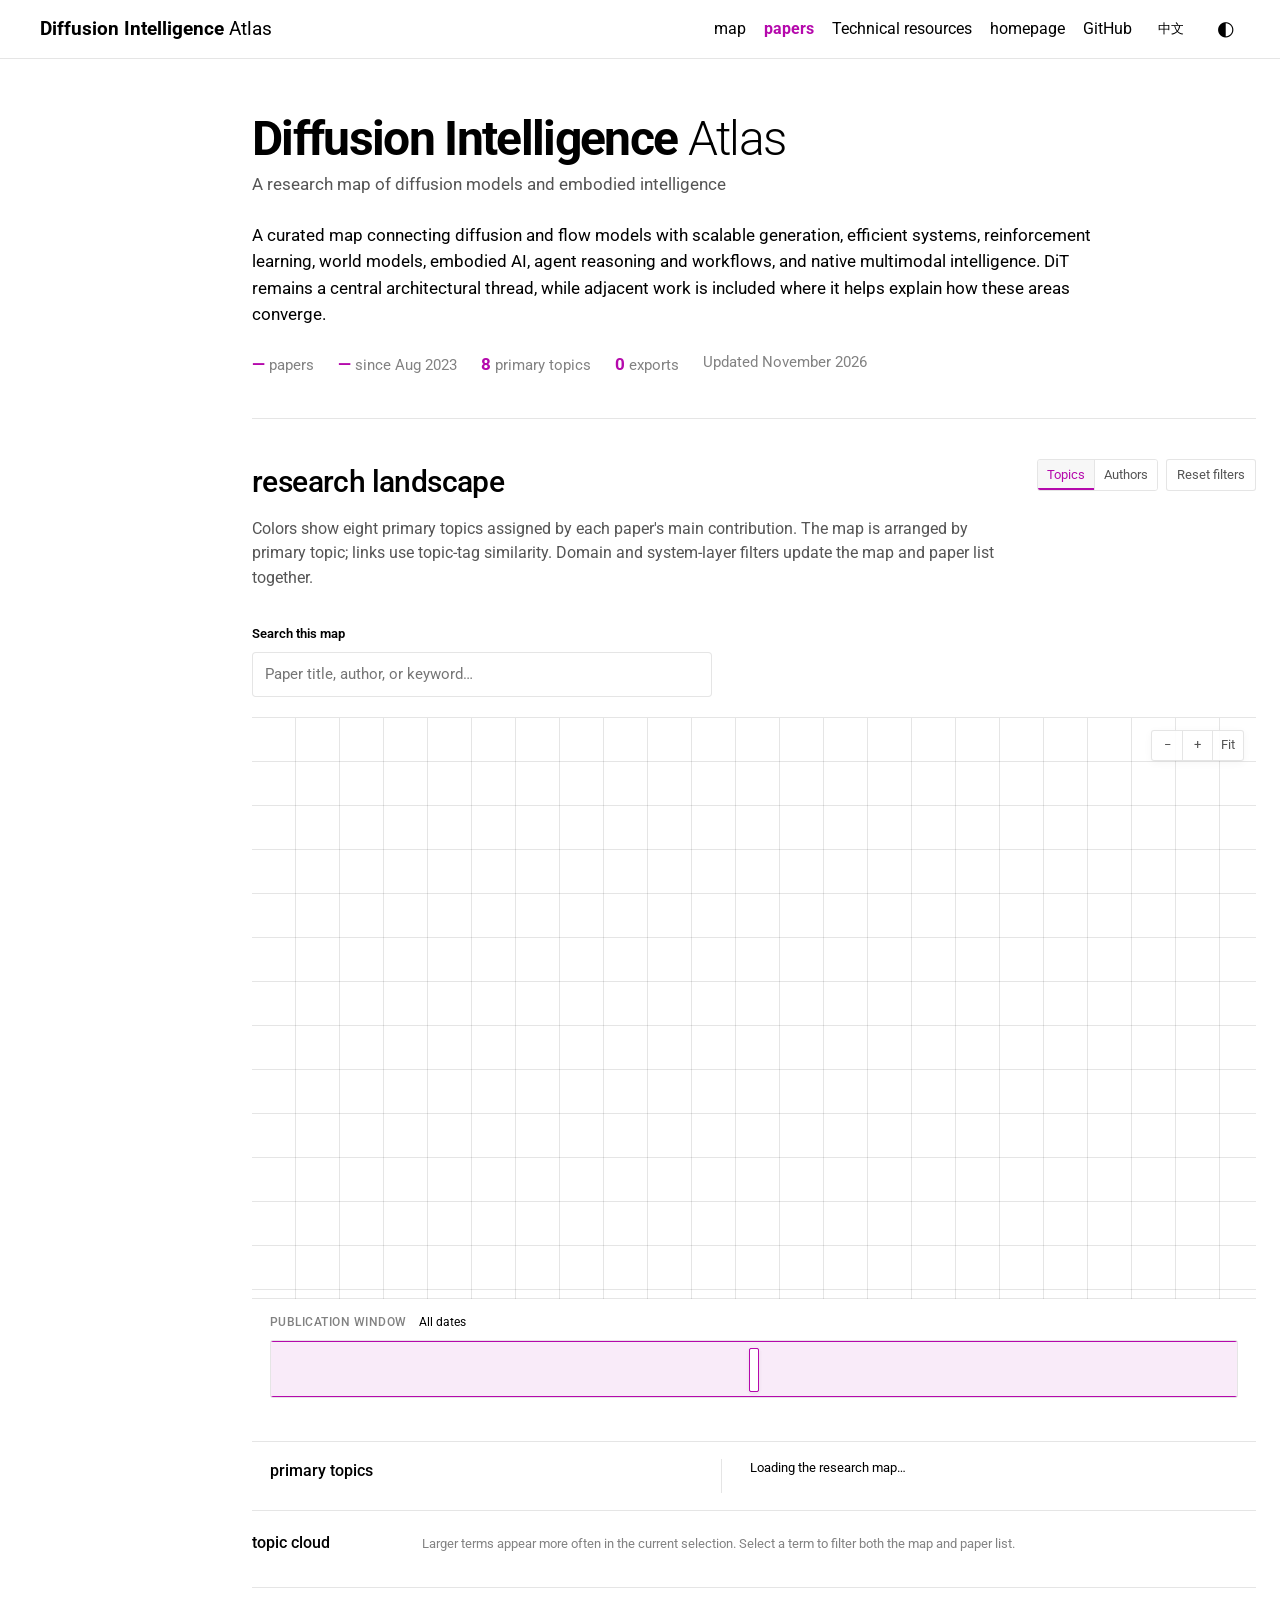
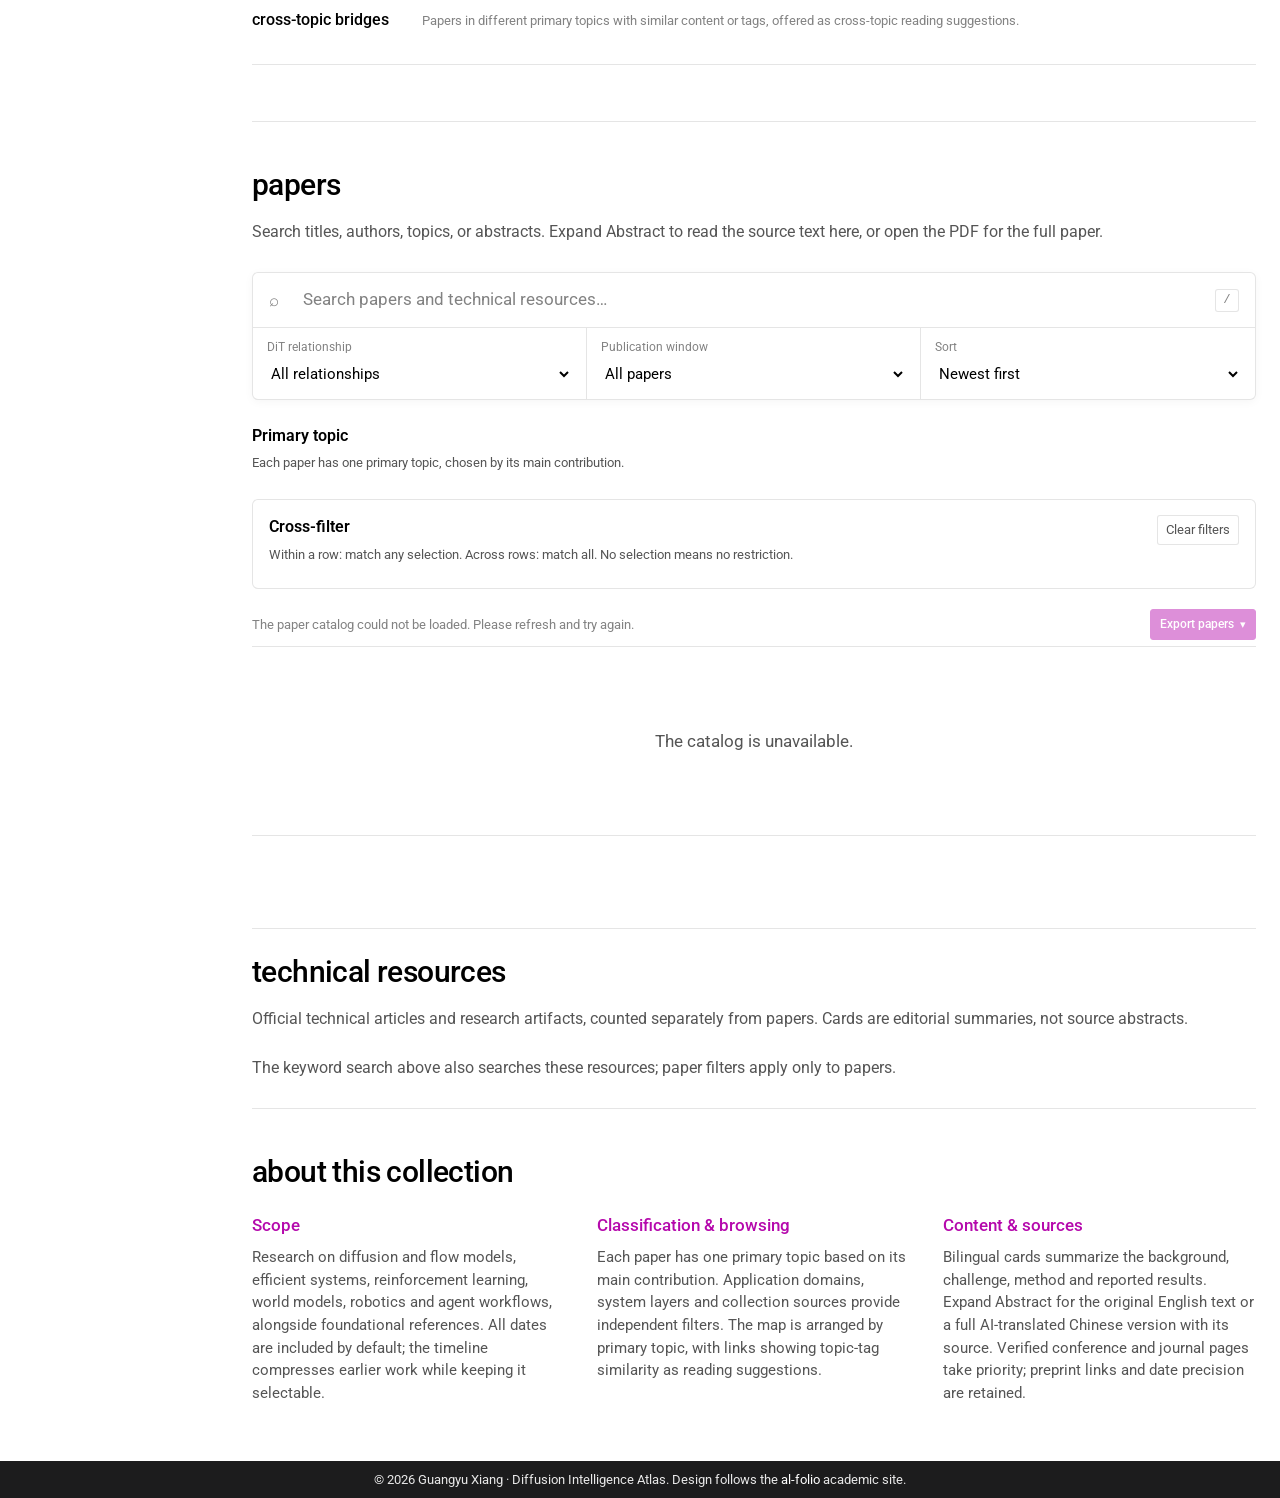
==== commit 0bf41936: "Add Dyna reports and nine world-action papers with bilingual resources" ====
--- a/site/index.html
+++ b/site/index.html
@@ -22,6 +22,7 @@
     <script src="./i18n.js?v=__DEPLOY_VERSION__" defer></script>
     <script src="./library-i18n.js?v=__DEPLOY_VERSION__" defer></script>
     <script src="./catalog.js?v=__DEPLOY_VERSION__" defer></script>
+    <script src="./resources.js?v=__DEPLOY_VERSION__" defer></script>
     <script src="./export.js?v=__DEPLOY_VERSION__" defer></script>
     <script src="./library-store.js?v=__DEPLOY_VERSION__" defer></script>
     <script src="./library-ui.js?v=__DEPLOY_VERSION__" defer></script>
@@ -36,6 +37,7 @@
         <div class="nav-links">
           <a href="#landscape" data-i18n="nav.map">map</a>
           <a class="active" href="#papers" data-i18n="nav.papers">papers</a>
+          <a href="#technical-resources" data-i18n="resources.title">resources</a>
           <a class="nav-home" href="https://jasonchen9.github.io/" data-i18n="nav.homepage">homepage</a>
           <a class="nav-github" href="https://github.com/JasonChen9/dit-paper-landscape">GitHub</a>
           <button id="language-toggle" class="language-toggle" type="button" aria-label="Switch to Chinese" title="Switch to Chinese">中文</button>
@@ -56,7 +58,7 @@
           <span><strong id="window-count">—</strong> <span data-i18n="stats.threeYears">in the last 3 years</span></span>
           <span><strong id="topic-count">8</strong> <span data-i18n="stats.topics">primary topics</span></span>
           <span><strong id="export-count" aria-live="polite">—</strong> <span id="export-count-label" data-i18n="stats.exports">exports</span></span>
-          <span data-i18n="stats.updated">updated Oct 2026</span>
+          <span data-i18n="stats.updated">updated Nov 2026</span>
         </div>
       </section>
 
@@ -324,6 +326,15 @@
         </div>
       </section>
 
+      <section id="technical-resources" class="technical-resources" aria-labelledby="resource-title">
+        <h2 id="resource-title" data-i18n="resources.title">Technical resources</h2>
+        <p class="section-note" data-i18n="resources.description">Official technical articles and research artifacts, counted separately from papers. Cards are editorial summaries, not source abstracts.</p>
+        <p class="section-note" data-i18n="resources.searchHelp">The keyword search above also searches these resources; paper filters apply only to papers.</p>
+        <p id="resource-count" aria-live="polite"></p>
+        <div id="resource-list"></div>
+        <p id="resource-empty" data-i18n="resources.empty" hidden>No resources match the keyword search.</p>
+      </section>
+
       <section id="method" class="method" aria-labelledby="method-title">
         <h2 id="method-title" data-i18n="about.title">about this collection</h2>
         <div class="method-grid">
--- a/site/styles.css
+++ b/site/styles.css
@@ -1,4 +1,25 @@
 @import url("https://fonts.googleapis.com/css?family=Roboto:300,400,500,700|Roboto+Slab:100,300,400,500,700&display=swap");
+
+.technical-resources {
+  margin-top: 36px;
+  padding-top: 20px;
+  border-top: 1px solid var(--border);
+  scroll-margin-top: 90px;
+}
+.resource-card {
+  border-bottom: 1px solid var(--border);
+  padding: 18px 0;
+  scroll-margin-top: 90px;
+}
+.resource-heading { cursor: pointer; line-height: 1.6; }
+.resource-title { font-weight: 500; overflow-wrap: anywhere; }
+.resource-kind { margin-left: 12px; color: var(--faint); font-size: 0.75rem; }
+.resource-body { padding: 16px 0 4px; }
+.resource-note { color: var(--muted); font-size: 0.8rem; line-height: 1.6; }
+.technical-related { display: flex; flex-wrap: wrap; align-items: baseline; gap: 6px 12px; margin-top: 16px; font-size: 0.75rem; }
+.technical-related-label { flex-basis: 100%; color: var(--faint); }
+.technical-related a { overflow-wrap: anywhere; }
+.resource-heading:focus-visible { outline: 2px solid var(--accent); outline-offset: 4px; }
 
 :root {
   color-scheme: light;
